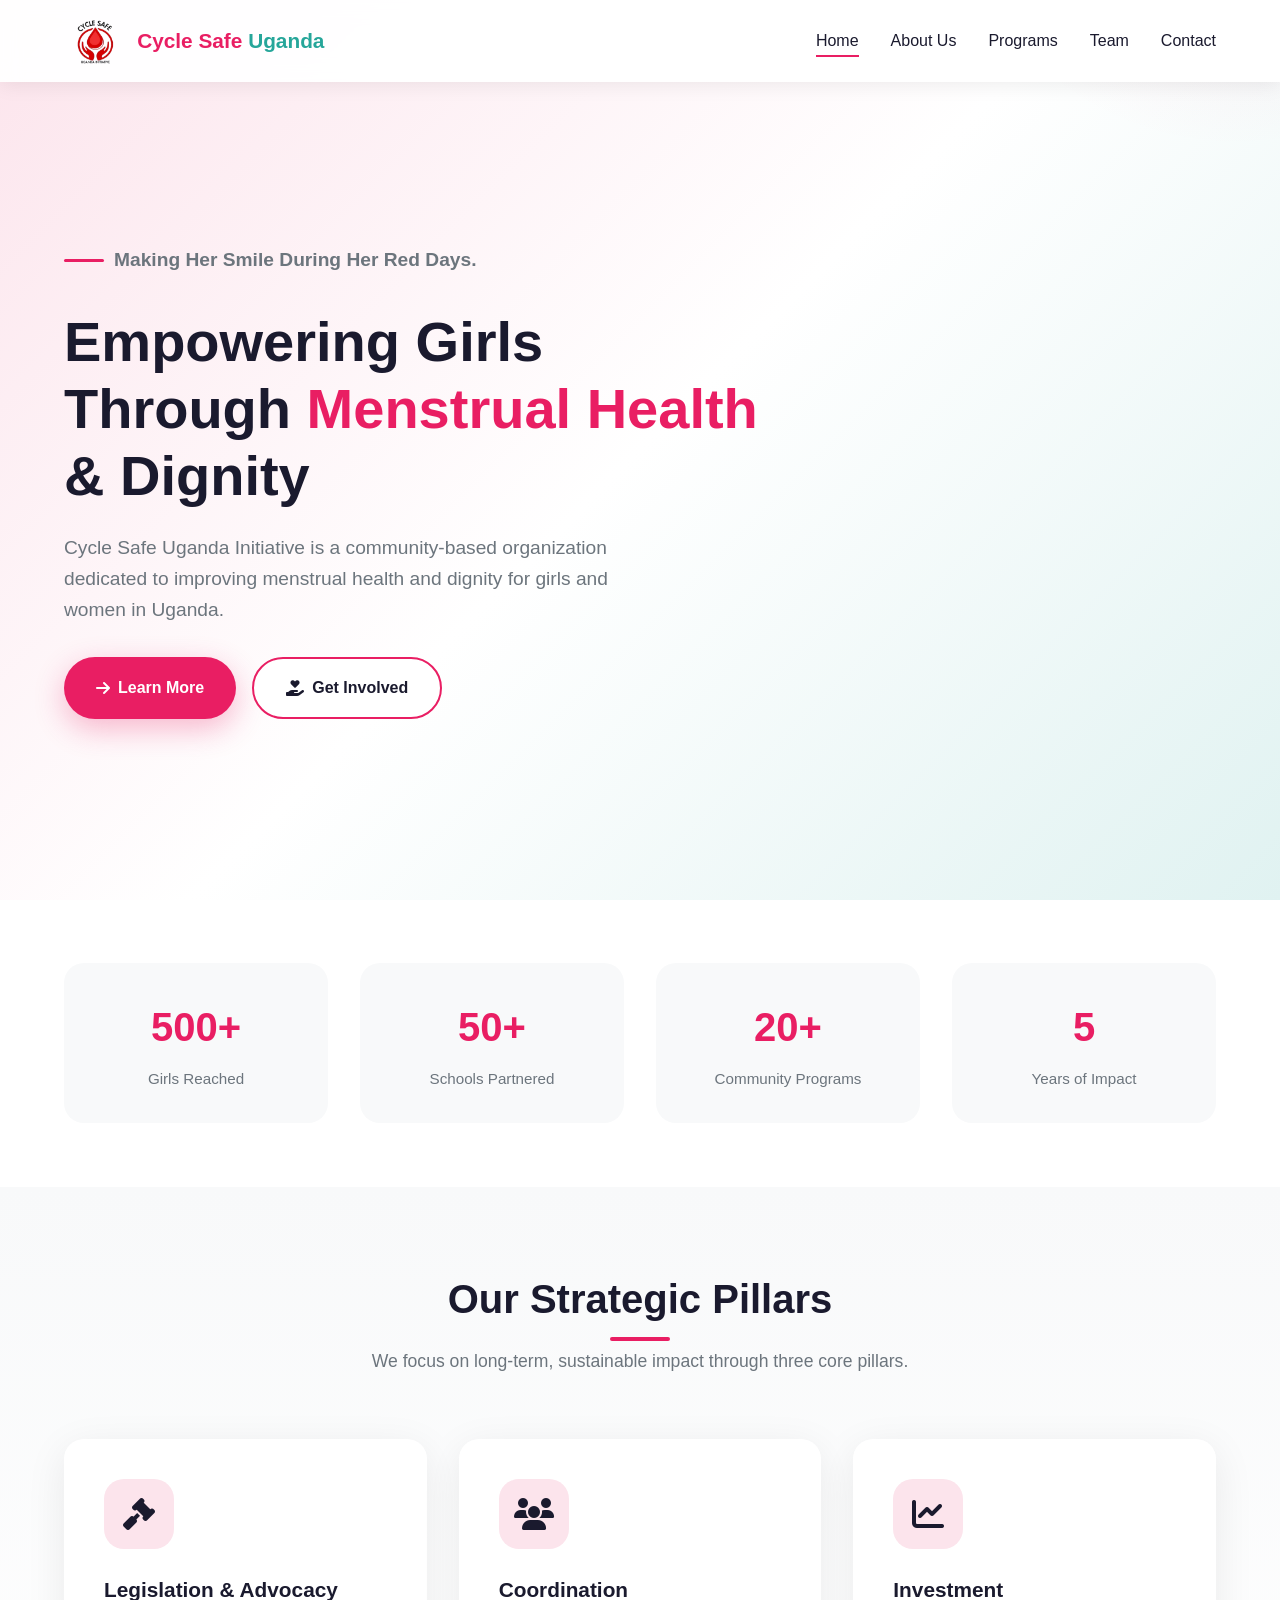
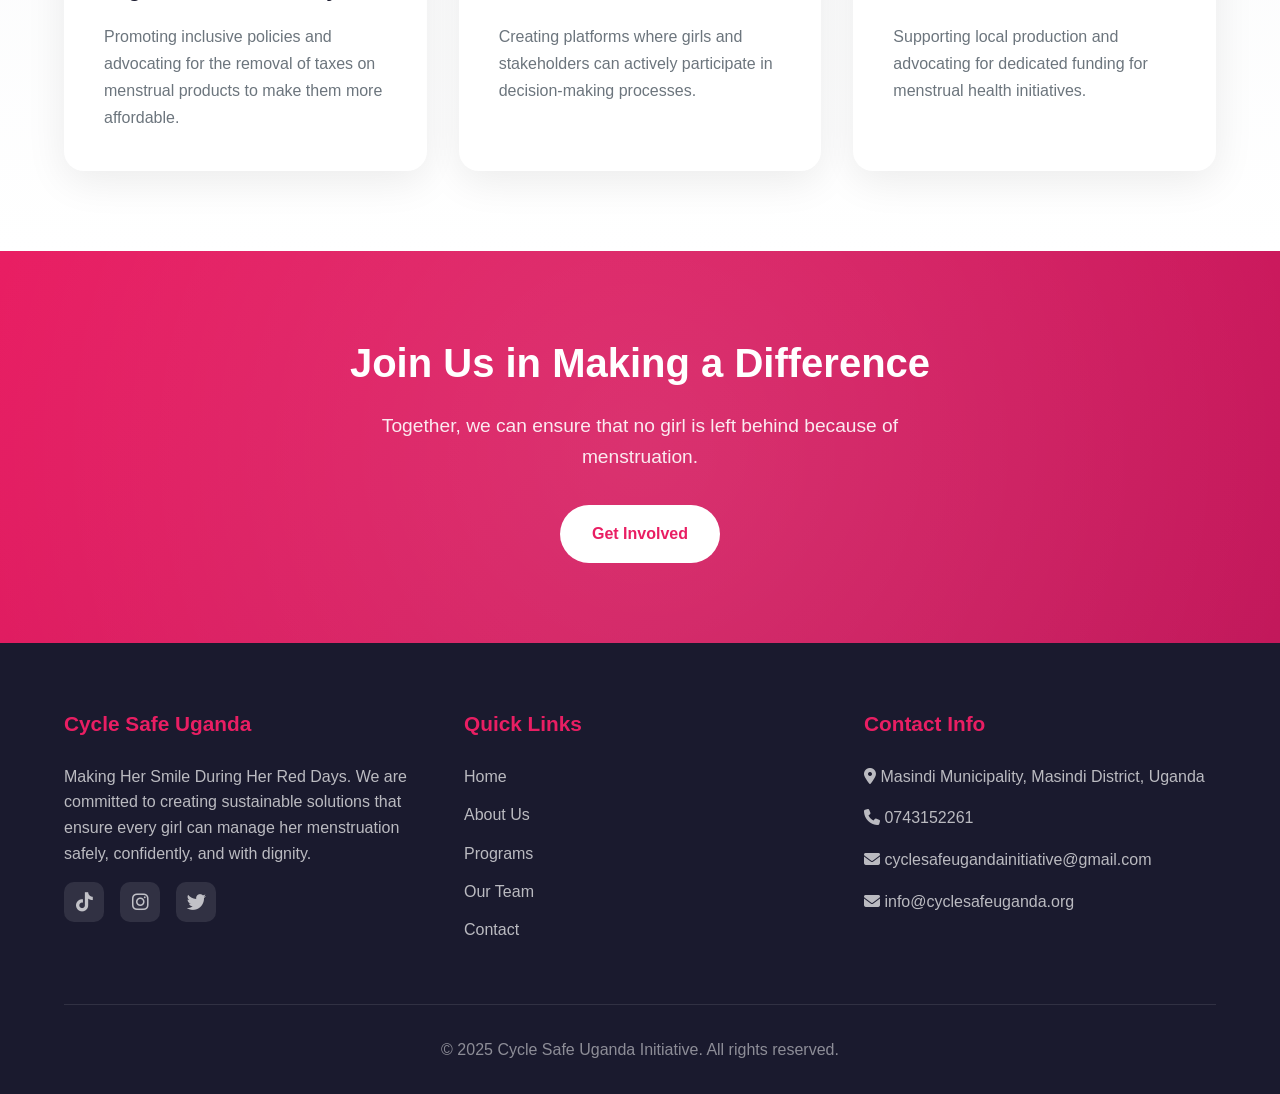
==== index.html @ 3c87a405 "Initial commit: Multi-page website with animations and modern UI" ====
<!DOCTYPE html>
<html lang="en">
<head>
    <meta charset="UTF-8">
    <meta name="viewport" content="width=device-width, initial-scale=1.0">
    <title>Cycle Safe Uganda Initiative - Home</title>
    <link rel="stylesheet" href="styles.css">
    <link rel="stylesheet" href="https://cdnjs.cloudflare.com/ajax/libs/font-awesome/6.4.0/css/all.min.css">
</head>
<body>
    <div class="loader">
        <div class="loader-circle"></div>
    </div>

    <header>
        <div class="nav-container">
            <a href="index.html" class="logo">
                <img src="images/cycle-safe-logo.png" alt="Cycle Safe Uganda Logo" class="logo-image">
                <div class="logo-text">Cycle Safe <span>Uganda</span></div>
            </a>
            <div class="menu-toggle" onclick="toggleMenu()">
                <span></span>
                <span></span>
                <span></span>
            </div>
            <nav>
                <ul id="nav-menu">
                    <li><a href="index.html" class="active">Home</a></li>
                    <li><a href="about.html">About Us</a></li>
                    <li><a href="programs.html">Programs</a></li>
                    <li><a href="team.html">Team</a></li>
                    <li><a href="contact.html">Contact</a></li>
                </ul>
            </nav>
        </div>
    </header>

    <section class="hero">
        <div class="hero-content">
            <p class="tagline">Making Her Smile During Her Red Days.</p>
            <h1>Empowering Girls Through <span>Menstrual Health</span> & Dignity</h1>
            <p>Cycle Safe Uganda Initiative is a community-based organization dedicated to improving menstrual health and dignity for girls and women in Uganda.</p>
            <div class="hero-buttons">
                <a href="about.html" class="btn btn-primary">
                    <i class="fas fa-arrow-right"></i> Learn More
                </a>
                <a href="contact.html" class="btn btn-secondary">
                    <i class="fas fa-hand-holding-heart"></i> Get Involved
                </a>
            </div>
        </div>
    </section>

    <section class="stats">
        <div class="stats-grid">
            <div class="stat-card">
                <div class="stat-number">500+</div>
                <div class="stat-label">Girls Reached</div>
            </div>
            <div class="stat-card">
                <div class="stat-number">50+</div>
                <div class="stat-label">Schools Partnered</div>
            </div>
            <div class="stat-card">
                <div class="stat-number">20+</div>
                <div class="stat-label">Community Programs</div>
            </div>
            <div class="stat-card">
                <div class="stat-number">5</div>
                <div class="stat-label">Years of Impact</div>
            </div>
        </div>
    </section>

    <section class="features">
        <div class="section-header reveal">
            <h2>Our Strategic Pillars</h2>
            <p>We focus on long-term, sustainable impact through three core pillars.</p>
        </div>
        <div class="features-grid">
            <div class="feature-card reveal">
                <div class="feature-icon">
                    <i class="fas fa-gavel"></i>
                </div>
                <h3>Legislation & Advocacy</h3>
                <p>Promoting inclusive policies and advocating for the removal of taxes on menstrual products to make them more affordable.</p>
            </div>
            <div class="feature-card reveal">
                <div class="feature-icon">
                    <i class="fas fa-users"></i>
                </div>
                <h3>Coordination</h3>
                <p>Creating platforms where girls and stakeholders can actively participate in decision-making processes.</p>
            </div>
            <div class="feature-card reveal">
                <div class="feature-icon">
                    <i class="fas fa-chart-line"></i>
                </div>
                <h3>Investment</h3>
                <p>Supporting local production and advocating for dedicated funding for menstrual health initiatives.</p>
            </div>
        </div>
    </section>

    <section class="cta">
        <div class="cta-content">
            <h2>Join Us in Making a Difference</h2>
            <p>Together, we can ensure that no girl is left behind because of menstruation.</p>
            <a href="contact.html" class="btn">Get Involved</a>
        </div>
    </section>

    <footer>
        <div class="footer-grid">
            <div class="footer-col">
                <h4>Cycle Safe Uganda</h4>
                <p>Making Her Smile During Her Red Days. We are committed to creating sustainable solutions that ensure every girl can manage her menstruation safely, confidently, and with dignity.</p>
                <div class="social-links">
                    <a href="#"><i class="fab fa-tiktok"></i></a>
                    <a href="#"><i class="fab fa-instagram"></i></a>
                    <a href="#"><i class="fab fa-twitter"></i></a>
                </div>
            </div>
            <div class="footer-col">
                <h4>Quick Links</h4>
                <ul>
                    <li><a href="index.html">Home</a></li>
                    <li><a href="about.html">About Us</a></li>
                    <li><a href="programs.html">Programs</a></li>
                    <li><a href="team.html">Our Team</a></li>
                    <li><a href="contact.html">Contact</a></li>
                </ul>
            </div>
            <div class="footer-col">
                <h4>Contact Info</h4>
                <p><i class="fas fa-map-marker-alt"></i> Masindi Municipality, Masindi District, Uganda</p>
                <p><i class="fas fa-phone"></i> 0743152261</p>
                <p><i class="fas fa-envelope"></i> cyclesafeugandainitiative@gmail.com</p>
                <p><i class="fas fa-envelope"></i> info@cyclesafeuganda.org</p>
            </div>
        </div>
        <div class="footer-bottom">
            <p>&copy; 2025 Cycle Safe Uganda Initiative. All rights reserved.</p>
        </div>
    </footer>

    <script>
        window.addEventListener('load', () => {
            document.querySelector('.loader').classList.add('hidden');
        });

        window.addEventListener('scroll', () => {
            const header = document.querySelector('header');
            header.classList.toggle('scrolled', window.scrollY > 50);
        });

        function toggleMenu() {
            document.getElementById('nav-menu').classList.toggle('active');
        }

        window.addEventListener('scroll', reveal);
        
        function reveal() {
            var reveals = document.querySelectorAll('.reveal');
            for (var i = 0; i < reveals.length; i++) {
                var windowHeight = window.innerHeight;
                var elementTop = reveals[i].getBoundingClientRect().top;
                var elementVisible = 150;
                if (elementTop < windowHeight - elementVisible) {
                    reveals[i].classList.add('active');
                }
            }
        }
    </script>
</body>
</html>
---- styles.css ----
:root {
    --primary: #e91e63;
    --primary-dark: #c2185b;
    --primary-light: #fce4ec;
    --secondary: #26a69a;
    --dark: #1a1a2e;
    --light: #f8f9fa;
    --white: #ffffff;
    --gray: #6c757d;
    --transition: all 0.4s cubic-bezier(0.4, 0, 0.2, 1);
}

* {
    margin: 0;
    padding: 0;
    box-sizing: border-box;
    font-family: 'Segoe UI', Tahoma, Geneva, Verdana, sans-serif;
}

html {
    scroll-behavior: smooth;
}

body {
    background: var(--light);
    color: var(--dark);
    line-height: 1.6;
    overflow-x: hidden;
}

/* Loader */
.loader {
    position: fixed;
    top: 0;
    left: 0;
    width: 100%;
    height: 100%;
    background: var(--white);
    display: flex;
    justify-content: center;
    align-items: center;
    z-index: 9999;
    transition: opacity 0.5s ease;
}

.loader.hidden {
    opacity: 0;
    pointer-events: none;
}

.loader-circle {
    width: 60px;
    height: 60px;
    border: 4px solid var(--primary-light);
    border-top-color: var(--primary);
    border-radius: 50%;
    animation: spin 1s linear infinite;
}

@keyframes spin {
    to { transform: rotate(360deg); }
}

/* Header */
header {
    background: rgba(255, 255, 255, 0.95);
    backdrop-filter: blur(10px);
    padding: 1rem 5%;
    position: fixed;
    width: 100%;
    top: 0;
    z-index: 1000;
    box-shadow: 0 2px 20px rgba(0,0,0,0.08);
    transition: var(--transition);
}

header.scrolled {
    padding: 0.7rem 5%;
    box-shadow: 0 4px 30px rgba(0,0,0,0.12);
}

.nav-container {
    display: flex;
    justify-content: space-between;
    align-items: center;
    max-width: 1400px;
    margin: 0 auto;
}

.logo {
    display: flex;
    align-items: center;
    gap: 12px;
    text-decoration: none;
    color: var(--dark);
}

.logo-image {
    height: 50px;
    width: auto;
    object-fit: contain;
    transition: var(--transition);
}

.logo:hover .logo-image {
    transform: scale(1.05);
}

.logo-text {
    font-size: 1.3rem;
    font-weight: 700;
    color: var(--primary);
}

.logo-text span {
    color: var(--secondary);
}

nav ul {
    display: flex;
    list-style: none;
    gap: 2rem;
}

nav a {
    text-decoration: none;
    color: var(--dark);
    font-weight: 500;
    position: relative;
    padding: 0.5rem 0;
    transition: var(--transition);
}

nav a::after {
    content: '';
    position: absolute;
    bottom: 0;
    left: 0;
    width: 0;
    height: 2px;
    background: var(--primary);
    transition: var(--transition);
}

nav a:hover::after,
nav a.active::after {
    width: 100%;
}

nav a:hover {
    color: var(--primary);
}

.menu-toggle {
    display: none;
    flex-direction: column;
    gap: 5px;
    cursor: pointer;
    padding: 10px;
}

.menu-toggle span {
    width: 25px;
    height: 3px;
    background: var(--dark);
    border-radius: 3px;
    transition: var(--transition);
}

/* Hero Section */
.hero {
    min-height: 100vh;
    display: flex;
    align-items: center;
    padding: 8rem 5% 4rem;
    background: linear-gradient(135deg, var(--primary-light) 0%, #fff 50%, #e0f2f1 100%);
    position: relative;
    overflow: hidden;
}

.hero::before {
    content: '';
    position: absolute;
    top: -50%;
    right: -20%;
    width: 600px;
    height: 600px;
    background: radial-gradient(circle, rgba(233, 30, 99, 0.1) 0%, transparent 70%);
    animation: float 8s ease-in-out infinite;
}

@keyframes float {
    0%, 100% { transform: translateY(0) rotate(0deg); }
    50% { transform: translateY(-30px) rotate(10deg); }
}

.hero-content {
    max-width: 700px;
    z-index: 1;
    animation: slideUp 1s ease-out;
}

@keyframes slideUp {
    from { opacity: 0; transform: translateY(40px); }
    to { opacity: 1; transform: translateY(0); }
}

.tagline {
    font-size: 1.2rem;
    color: var(--primary);
    font-weight: 600;
    margin-bottom: 1rem;
    display: flex;
    align-items: center;
    gap: 10px;
}

.tagline::before {
    content: '';
    width: 40px;
    height: 3px;
    background: var(--primary);
    border-radius: 2px;
}

.hero h1 {
    font-size: 3.5rem;
    line-height: 1.2;
    margin-bottom: 1.5rem;
    color: var(--dark);
}

.hero h1 span {
    color: var(--primary);
    position: relative;
}

.hero p {
    font-size: 1.2rem;
    color: var(--gray);
    margin-bottom: 2rem;
    max-width: 550px;
}

.hero-buttons {
    display: flex;
    gap: 1rem;
    flex-wrap: wrap;
}

.btn {
    padding: 1rem 2rem;
    border-radius: 50px;
    text-decoration: none;
    font-weight: 600;
    transition: var(--transition);
    display: inline-flex;
    align-items: center;
    gap: 8px;
    cursor: pointer;
    border: none;
    font-size: 1rem;
}

.btn-primary {
    background: var(--primary);
    color: white;
    box-shadow: 0 10px 30px rgba(233, 30, 99, 0.3);
}

.btn-primary:hover {
    background: var(--primary-dark);
    transform: translateY(-3px);
    box-shadow: 0 15px 40px rgba(233, 30, 99, 0.4);
}

.btn-secondary {
    background: white;
    color: var(--dark);
    border: 2px solid var(--primary);
}

.btn-secondary:hover {
    background: var(--primary);
    color: white;
}

.hero-image {
    position: absolute;
    right: 5%;
    top: 50%;
    transform: translateY(-50%);
    width: 400px;
    animation: fadeIn 1.2s ease-out 0.3s both;
}

@keyframes fadeIn {
    from { opacity: 0; transform: translateY(-50%) scale(0.9); }
    to { opacity: 1; transform: translateY(-50%) scale(1); }
}

.hero-image img {
    width: 100%;
    border-radius: 30px;
    box-shadow: 0 30px 60px rgba(0,0,0,0.15);
}

/* Stats Section */
.stats {
    padding: 4rem 5%;
    background: var(--white);
    margin-top: -1px;
}

.stats-grid {
    display: grid;
    grid-template-columns: repeat(auto-fit, minmax(200px, 1fr));
    gap: 2rem;
    max-width: 1200px;
    margin: 0 auto;
}

.stat-card {
    text-align: center;
    padding: 2rem;
    border-radius: 20px;
    background: var(--light);
    transition: var(--transition);
    opacity: 0;
    transform: translateY(30px);
    animation: fadeUp 0.6s ease-out forwards;
}

.stat-card:nth-child(1) { animation-delay: 0.1s; }
.stat-card:nth-child(2) { animation-delay: 0.2s; }
.stat-card:nth-child(3) { animation-delay: 0.3s; }
.stat-card:nth-child(4) { animation-delay: 0.4s; }

@keyframes fadeUp {
    to { opacity: 1; transform: translateY(0); }
}

.stat-card:hover {
    transform: translateY(-10px);
    box-shadow: 0 20px 40px rgba(0,0,0,0.1);
}

.stat-number {
    font-size: 2.5rem;
    font-weight: 700;
    color: var(--primary);
    margin-bottom: 0.5rem;
}

.stat-label {
    color: var(--gray);
    font-size: 0.95rem;
}

/* Section Styles */
section {
    padding: 5rem 5%;
}

.section-header {
    text-align: center;
    max-width: 600px;
    margin: 0 auto 4rem;
}

.section-header h2 {
    font-size: 2.5rem;
    color: var(--dark);
    margin-bottom: 1rem;
    position: relative;
    display: inline-block;
}

.section-header h2::after {
    content: '';
    position: absolute;
    bottom: -10px;
    left: 50%;
    transform: translateX(-50%);
    width: 60px;
    height: 4px;
    background: var(--primary);
    border-radius: 2px;
}

.section-header p {
    color: var(--gray);
    font-size: 1.1rem;
}

/* Features Section */
.features {
    background: linear-gradient(180deg, var(--light) 0%, var(--white) 100%);
}

.features-grid {
    display: grid;
    grid-template-columns: repeat(auto-fit, minmax(300px, 1fr));
    gap: 2rem;
    max-width: 1200px;
    margin: 0 auto;
}

.feature-card {
    background: var(--white);
    padding: 2.5rem;
    border-radius: 20px;
    box-shadow: 0 10px 40px rgba(0,0,0,0.08);
    transition: var(--transition);
    position: relative;
    overflow: hidden;
}

.feature-card::before {
    content: '';
    position: absolute;
    top: 0;
    left: 0;
    width: 100%;
    height: 4px;
    background: linear-gradient(90deg, var(--primary), var(--secondary));
    transform: scaleX(0);
    transform-origin: left;
    transition: var(--transition);
}

.feature-card:hover {
    transform: translateY(-10px);
    box-shadow: 0 20px 60px rgba(0,0,0,0.12);
}

.feature-card:hover::before {
    transform: scaleX(1);
}

.feature-icon {
    width: 70px;
    height: 70px;
    background: var(--primary-light);
    border-radius: 20px;
    display: flex;
    align-items: center;
    justify-content: center;
    font-size: 2rem;
    margin-bottom: 1.5rem;
    transition: var(--transition);
}

.feature-card:hover .feature-icon {
    background: var(--primary);
    color: white;
    transform: scale(1.1) rotate(5deg);
}

.feature-card h3 {
    font-size: 1.3rem;
    margin-bottom: 1rem;
    color: var(--dark);
}

.feature-card p {
    color: var(--gray);
    line-height: 1.7;
}

/* CTA Section */
.cta {
    background: linear-gradient(135deg, var(--primary) 0%, var(--primary-dark) 100%);
    color: white;
    text-align: center;
    position: relative;
    overflow: hidden;
}

.cta::before {
    content: '';
    position: absolute;
    top: -50%;
    left: -50%;
    width: 200%;
    height: 200%;
    background: radial-gradient(circle, rgba(255,255,255,0.1) 0%, transparent 50%);
    animation: rotate 20s linear infinite;
}

@keyframes rotate {
    to { transform: rotate(360deg); }
}

.cta-content {
    position: relative;
    z-index: 1;
}

.cta h2 {
    font-size: 2.5rem;
    margin-bottom: 1rem;
}

.cta p {
    font-size: 1.2rem;
    opacity: 0.9;
    margin-bottom: 2rem;
    max-width: 600px;
    margin-left: auto;
    margin-right: auto;
}

.cta .btn {
    background: white;
    color: var(--primary);
}

.cta .btn:hover {
    background: var(--dark);
    color: white;
}

/* Footer */
footer {
    background: var(--dark);
    color: white;
    padding: 4rem 5% 2rem;
}

.footer-grid {
    display: grid;
    grid-template-columns: repeat(auto-fit, minmax(250px, 1fr));
    gap: 3rem;
    max-width: 1200px;
    margin: 0 auto;
    margin-bottom: 3rem;
}

.footer-col h4 {
    font-size: 1.3rem;
    margin-bottom: 1.5rem;
    color: var(--primary);
}

.footer-col p {
    color: rgba(255,255,255,0.7);
    margin-bottom: 1rem;
}

.footer-col ul {
    list-style: none;
}

.footer-col ul li {
    margin-bottom: 0.8rem;
}

.footer-col a {
    color: rgba(255,255,255,0.7);
    text-decoration: none;
    transition: var(--transition);
}

.footer-col a:hover {
    color: var(--primary);
    padding-left: 5px;
}

.social-links {
    display: flex;
    gap: 1rem;
    margin-top: 1rem;
}

.social-links a {
    width: 40px;
    height: 40px;
    background: rgba(255,255,255,0.1);
    border-radius: 10px;
    display: flex;
    align-items: center;
    justify-content: center;
    font-size: 1.2rem;
    transition: var(--transition);
}

.social-links a:hover {
    background: var(--primary);
    transform: translateY(-5px);
}

.footer-bottom {
    text-align: center;
    padding-top: 2rem;
    border-top: 1px solid rgba(255,255,255,0.1);
    color: rgba(255,255,255,0.5);
}

/* Scroll Animations */
.reveal {
    opacity: 0;
    transform: translateY(40px);
    transition: all 0.8s ease-out;
}

.reveal.active {
    opacity: 1;
    transform: translateY(0);
}

/* Responsive */
@media (max-width: 968px) {
    .hero {
        text-align: center;
    }
    
    .hero-content {
        max-width: 100%;
    }
    
    .hero-image {
        display: none;
    }
    
    .hero h1 {
        font-size: 2.5rem;
    }
}

@media (max-width: 768px) {
    .menu-toggle {
        display: flex;
    }
    
    nav ul {
        position: fixed;
        top: 70px;
        left: 0;
        width: 100%;
        background: white;
        flex-direction: column;
        padding: 2rem;
        gap: 1rem;
        box-shadow: 0 20px 40px rgba(0,0,0,0.1);
        transform: translateY(-150%);
        transition: var(--transition);
    }
    
    nav ul.active {
        transform: translateY(0);
    }
    
    .hero h1 {
        font-size: 2rem;
    }
    
    .section-header h2 {
        font-size: 2rem;
    }
}
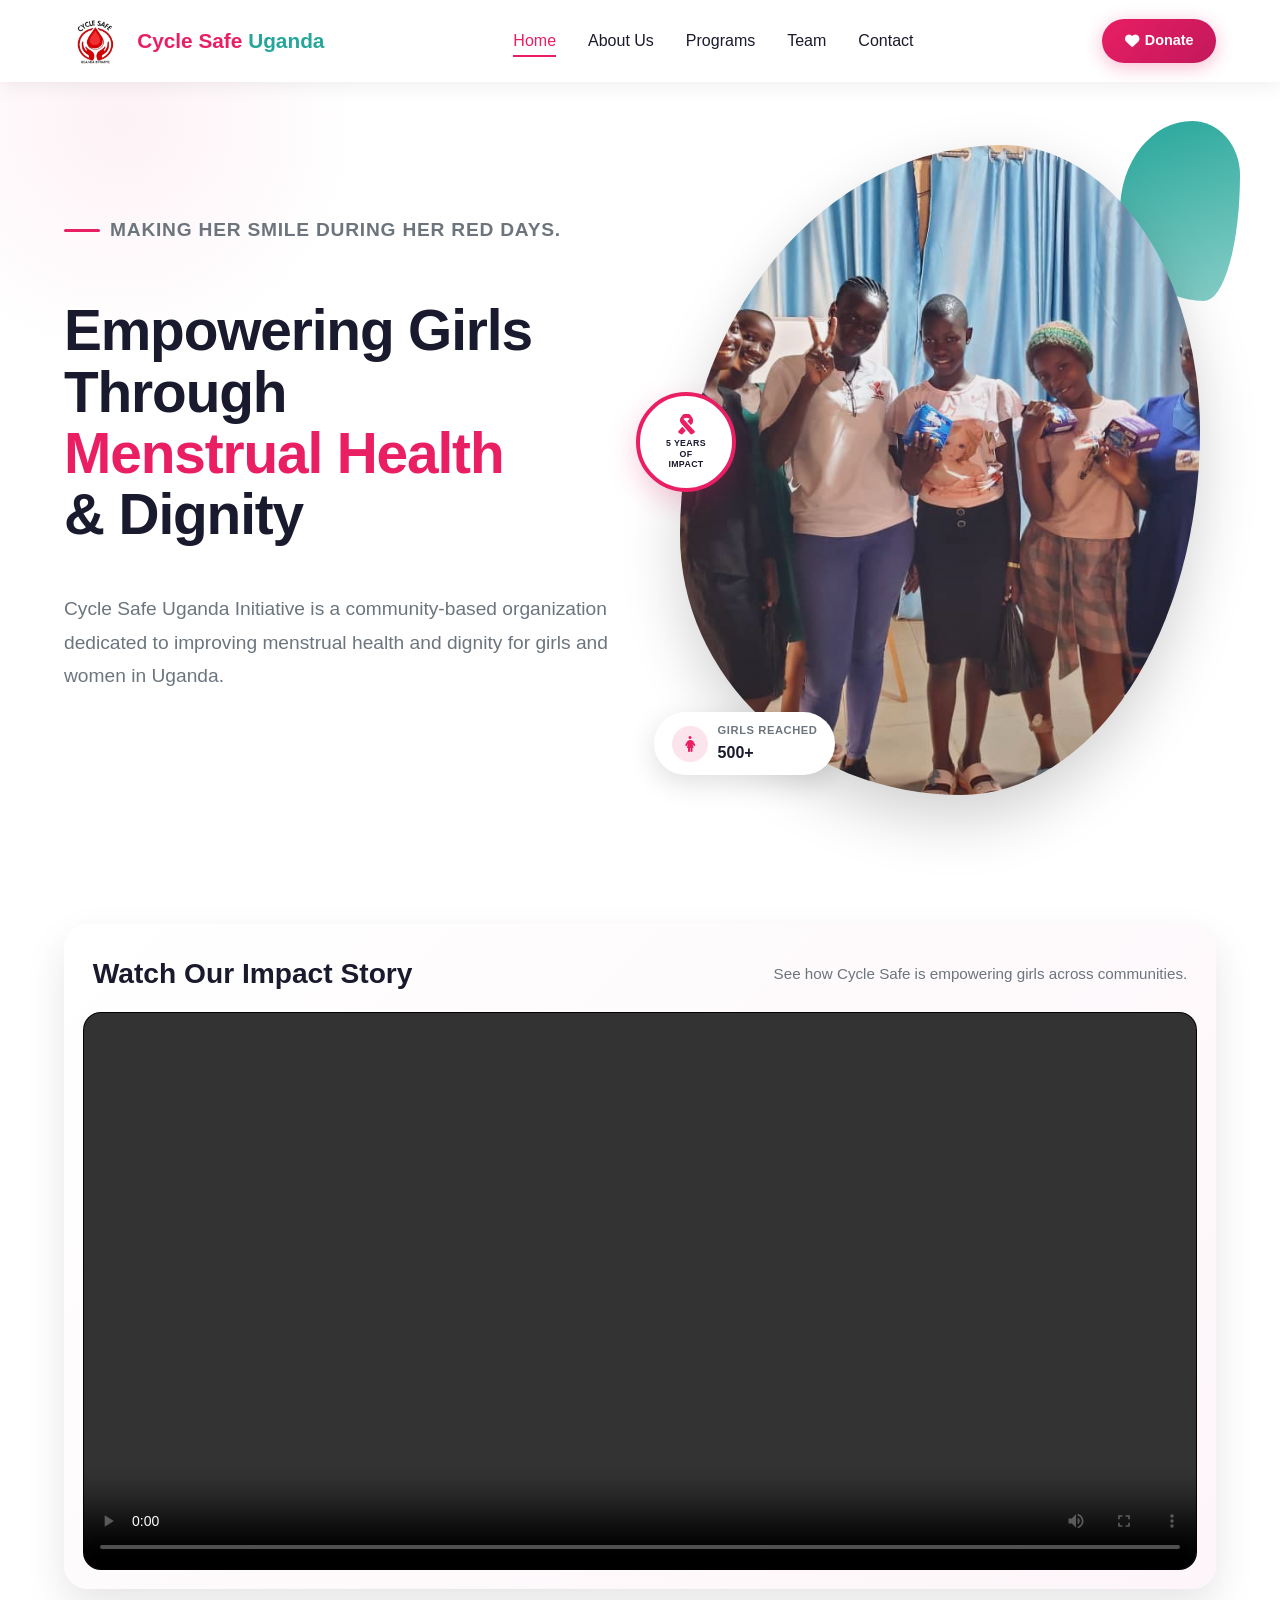
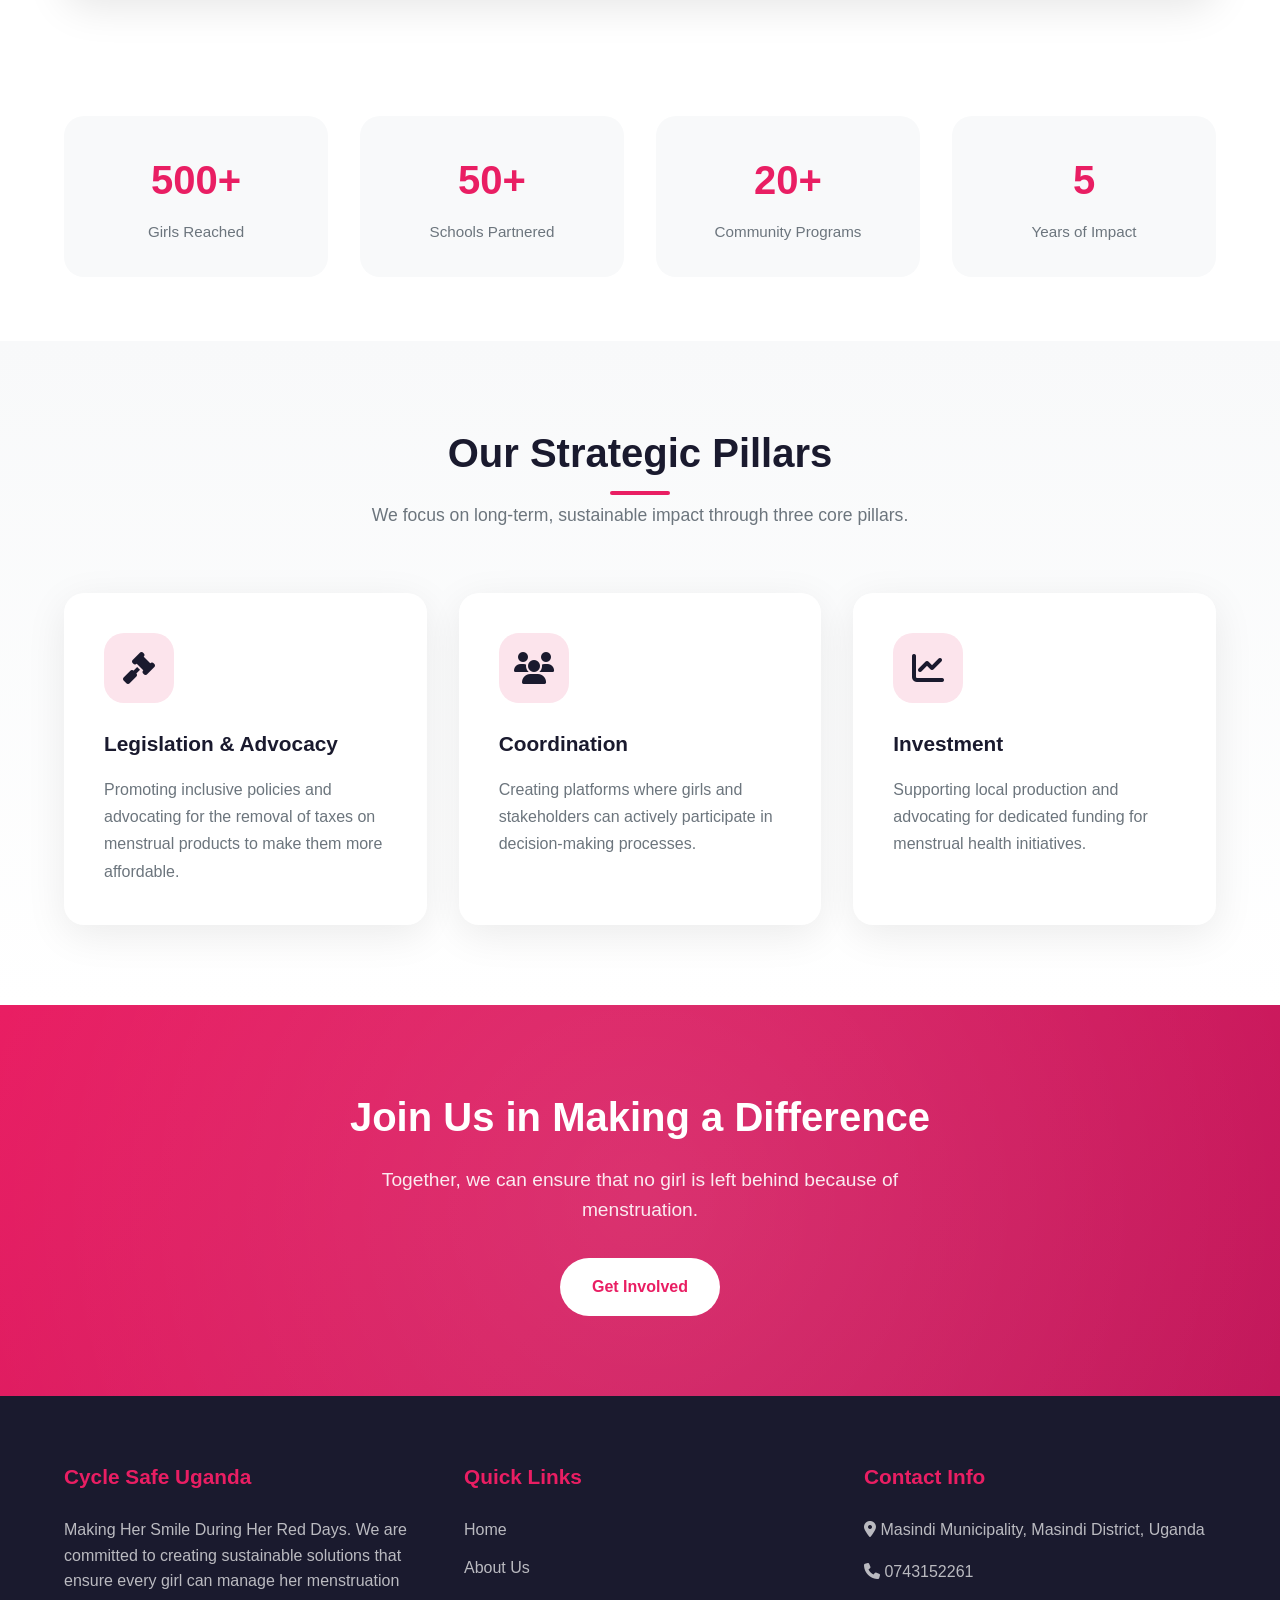
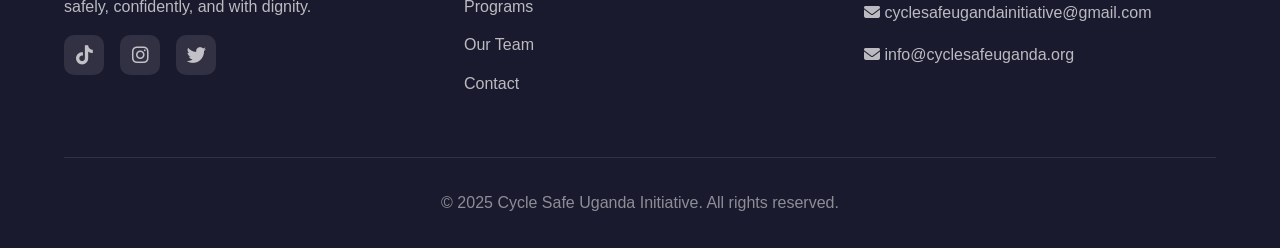
==== commit b0badea6: "new" ====
--- a/index.html
+++ b/index.html
@@ -6,6 +6,401 @@
     <title>Cycle Safe Uganda Initiative - Home</title>
     <link rel="stylesheet" href="styles.css">
     <link rel="stylesheet" href="https://cdnjs.cloudflare.com/ajax/libs/font-awesome/6.4.0/css/all.min.css">
+
+     <style>
+        :root {
+            --primary: #e91e63;
+            --primary-dark: #c2185b;
+            --primary-light: #fce4ec;
+            --secondary: #26a69a;
+            --dark: #1a1a2e;
+            --light: #f8f9fa;
+            --white: #ffffff;
+            --gray: #6c757d;
+            --transition: all 0.4s cubic-bezier(0.4, 0, 0.2, 1);
+        }
+ 
+        * { margin: 0; padding: 0; box-sizing: border-box; }
+        body { font-family: 'Lato', sans-serif; background: var(--light); }
+ 
+        /* ── HEADER (preserved) ── */
+        header {
+            background: rgba(255,255,255,0.97);
+            padding: 1rem 5%;
+            position: fixed;
+            width: 100%;
+            top: 0;
+            z-index: 1000;
+            box-shadow: 0 2px 20px rgba(0,0,0,0.08);
+        }
+        .nav-container {
+            display: flex;
+            justify-content: space-between;
+            align-items: center;
+            max-width: 1400px;
+            margin: 0 auto;
+        }
+        .logo { display: flex; align-items: center; gap: 12px; text-decoration: none; }
+        .logo-text { font-family: 'Montserrat', sans-serif; font-size: 1.3rem; font-weight: 700; color: var(--primary); }
+        .logo-text span { color: var(--secondary); }
+        nav ul { display: flex; list-style: none; gap: 2rem; }
+        nav a { text-decoration: none; color: var(--dark); font-weight: 500; transition: color .3s; }
+        nav a:hover, nav a.active { color: var(--primary); }
+        .nav-donate-btn {
+            padding: .65rem 1.4rem;
+            background: linear-gradient(135deg, var(--primary), var(--primary-dark));
+            color: white; border-radius: 50px; text-decoration: none;
+            font-weight: 600; font-size: .9rem;
+            display: inline-flex; align-items: center; gap: 6px;
+            box-shadow: 0 4px 18px rgba(233,30,99,.3);
+        }
+ 
+        /* ══════════════════════════════════════
+           HERO – reference-image layout
+        ══════════════════════════════════════ */
+        .hero {
+            min-height: 100vh;
+            padding: 100px 5% 60px;
+            background: var(--white);
+            display: flex;
+            align-items: center;
+            overflow: hidden;
+            position: relative;
+        }
+ 
+        /* subtle background decor circles */
+        .hero::before {
+            content: '';
+            position: absolute;
+            width: 480px; height: 480px;
+            border-radius: 50%;
+            background: radial-gradient(circle, rgba(233,30,99,.06) 0%, transparent 70%);
+            top: -120px; left: -120px;
+            pointer-events: none;
+        }
+ 
+        .hero-inner {
+            max-width: 1280px;
+            width: 100%;
+            margin: 0 auto;
+            display: grid;
+            grid-template-columns: 1fr 1fr;
+            align-items: center;
+            gap: 3rem;
+            position: relative;
+            z-index: 1;
+        }
+ 
+        /* ── LEFT COLUMN ── */
+        .hero-left { display: flex; flex-direction: column; gap: 1.4rem; }
+ 
+        .tagline {
+            display: inline-flex;
+            align-items: center;
+            gap: 10px;
+            font-family: 'Montserrat', sans-serif;
+            font-size: 1rem;
+            font-weight: 600;
+            color: var(--primary);
+            letter-spacing: .04em;
+            text-transform: uppercase;
+        }
+        .tagline::before {
+            content: '';
+            width: 36px; height: 3px;
+            background: var(--primary);
+            border-radius: 2px;
+        }
+ 
+        .hero-headline {
+            font-family: 'Montserrat', sans-serif;
+            font-size: clamp(2.6rem, 5vw, 4.2rem);
+            font-weight: 900;
+            line-height: 1.05;
+            color: var(--dark);
+            letter-spacing: -0.02em;
+        }
+        .hero-headline .highlight {
+            color: var(--primary);
+            display: block;
+        }
+ 
+        .hero-desc {
+            font-size: 1.05rem;
+            color: var(--gray);
+            line-height: 1.75;
+            max-width: 480px;
+        }
+ 
+        .hero-actions {
+            display: none;
+            align-items: center;
+            gap: 2rem;
+            flex-wrap: wrap;
+            margin-top: .4rem;
+        }
+ 
+        .btn-hero {
+            display: inline-flex;
+            align-items: center;
+            gap: 8px;
+            padding: 1rem 2.2rem;
+            border-radius: 50px;
+            font-family: 'Montserrat', sans-serif;
+            font-size: 1rem;
+            font-weight: 700;
+            text-decoration: none;
+            letter-spacing: .03em;
+            background: var(--primary);
+            color: white;
+            box-shadow: 0 8px 28px rgba(233,30,99,.35);
+            transition: var(--transition);
+        }
+        .btn-hero:hover {
+            background: var(--primary-dark);
+            transform: translateY(-3px);
+            box-shadow: 0 14px 36px rgba(233,30,99,.45);
+        }
+ 
+        .hero-contact {
+            display: flex;
+            flex-direction: column;
+            gap: 4px;
+        }
+        .hero-contact span {
+            font-size: .85rem;
+            color: var(--gray);
+            font-weight: 600;
+            text-transform: uppercase;
+            letter-spacing: .06em;
+        }
+        .hero-contact a {
+            display: flex;
+            align-items: center;
+            gap: 7px;
+            color: var(--dark);
+            font-family: 'Montserrat', sans-serif;
+            font-size: 1rem;
+            font-weight: 700;
+            text-decoration: none;
+            transition: color .25s;
+        }
+        .hero-contact a:hover { color: var(--primary); }
+        .hero-contact a i { color: var(--secondary); font-size: 1.1rem; }
+
+        .mobile-donate-btn {
+            display: none;
+        }
+ 
+        /* ── RIGHT COLUMN: blob image ── */
+        .hero-right {
+            position: relative;
+            display: flex;
+            justify-content: center;
+            align-items: center;
+        }
+ 
+        /* decorative teal accent shape (top-right corner – mirrors reference) */
+        .blob-accent {
+            position: absolute;
+            top: -24px;
+            right: -24px;
+            width: 120px;
+            height: 180px;
+            background: linear-gradient(160deg, var(--secondary) 0%, rgba(38,166,154,.55) 100%);
+            border-radius: 60% 40% 30% 70% / 50% 30% 70% 50%;
+            z-index: 0;
+            animation: blobFloat 7s ease-in-out infinite;
+        }
+ 
+        @keyframes blobFloat {
+            0%, 100% { border-radius: 60% 40% 30% 70% / 50% 30% 70% 50%; transform: translateY(0); }
+            50%       { border-radius: 30% 70% 70% 30% / 30% 50% 50% 70%; transform: translateY(-12px); }
+        }
+ 
+        /* blob frame around the photo */
+        .blob-frame {
+            position: relative;
+            z-index: 1;
+            width: clamp(280px, 42vw, 520px);
+            aspect-ratio: 4 / 5;
+            border-radius: 62% 38% 46% 54% / 60% 44% 56% 40%;
+            overflow: hidden;
+            box-shadow: 0 24px 60px rgba(0,0,0,.18);
+            animation: blobShape 9s ease-in-out infinite;
+        }
+ 
+        @keyframes blobShape {
+            0%, 100% { border-radius: 62% 38% 46% 54% / 60% 44% 56% 40%; }
+            33%       { border-radius: 50% 50% 33% 67% / 55% 40% 60% 45%; }
+            66%       { border-radius: 40% 60% 60% 40% / 40% 60% 40% 60%; }
+        }
+ 
+        .blob-slide {
+            position: absolute;
+            inset: 0;
+            width: 100%;
+            height: 100%;
+            object-fit: cover;
+            object-position: center top;
+            display: block;
+            opacity: 0;
+            transform: scale(1.03);
+            transition: opacity 1.1s ease, transform 6s ease;
+        }
+
+        .blob-slide.active {
+            opacity: 1;
+            transform: scale(1);
+        }
+
+        .blob-frame:hover .blob-slide.active { transform: scale(1.05); }
+
+        .blob-frame::after {
+            content: '';
+            position: absolute;
+            inset: 0;
+            background: linear-gradient(to top, rgba(26, 26, 46, 0.2), rgba(26, 26, 46, 0));
+            pointer-events: none;
+            z-index: 2;
+        }
+ 
+        /* circular badge (like the "30% discount" badge in reference) */
+        .hero-badge {
+            position: absolute;
+            left: -28px;
+            top: 38%;
+            width: 100px;
+            height: 100px;
+            border-radius: 50%;
+            background: white;
+            border: 4px solid var(--primary);
+            display: flex;
+            flex-direction: column;
+            align-items: center;
+            justify-content: center;
+            text-align: center;
+            z-index: 4;
+            box-shadow: 0 10px 30px rgba(233,30,99,.22);
+            animation: badgePulse 3s ease-in-out infinite;
+        }
+        @keyframes badgePulse {
+            0%, 100% { transform: scale(1); box-shadow: 0 10px 30px rgba(233,30,99,.22); }
+            50%       { transform: scale(1.06); box-shadow: 0 14px 36px rgba(233,30,99,.38); }
+        }
+        .hero-badge .badge-icon { font-size: 1.3rem; color: var(--primary); }
+        .hero-badge .badge-text {
+            font-family: 'Montserrat', sans-serif;
+            font-size: .55rem;
+            font-weight: 800;
+            text-transform: uppercase;
+            color: var(--dark);
+            line-height: 1.2;
+            margin-top: 3px;
+            letter-spacing: .04em;
+        }
+ 
+        /* bottom-left floating stat pill */
+        .hero-stat-pill {
+            position: absolute;
+            bottom: 20px;
+            left: -10px;
+            background: white;
+            border-radius: 50px;
+            padding: .6rem 1.1rem;
+            display: flex;
+            align-items: center;
+            gap: 10px;
+            box-shadow: 0 8px 28px rgba(0,0,0,.13);
+            z-index: 4;
+            animation: slideInLeft .8s ease-out .4s both;
+        }
+        @keyframes slideInLeft {
+            from { opacity: 0; transform: translateX(-20px); }
+            to   { opacity: 1; transform: translateX(0); }
+        }
+        .pill-icon {
+            width: 36px; height: 36px;
+            background: var(--primary-light);
+            border-radius: 50%;
+            display: flex; align-items: center; justify-content: center;
+            color: var(--primary); font-size: 1rem;
+        }
+        .pill-label { font-size: .7rem; color: var(--gray); font-weight: 600; text-transform: uppercase; letter-spacing: .05em; }
+        .pill-value { font-family: 'Montserrat', sans-serif; font-size: 1rem; font-weight: 800; color: var(--dark); }
+
+        /* Home Video Section */
+        .home-video-section {
+            padding: 1.5rem 5% 4rem;
+            background: var(--white);
+        }
+
+        .home-video-wrap {
+            max-width: 1180px;
+            margin: 0 auto;
+            background: linear-gradient(135deg, #ffffff 0%, #fdf5f9 100%);
+            border-radius: 24px;
+            padding: 1.2rem;
+            box-shadow: 0 18px 42px rgba(0,0,0,.1);
+        }
+
+        .home-video-head {
+            display: flex;
+            justify-content: space-between;
+            align-items: center;
+            gap: 1rem;
+            padding: 0.5rem 0.6rem 1rem;
+            flex-wrap: wrap;
+        }
+
+        .home-video-head h2 {
+            font-family: 'Montserrat', sans-serif;
+            font-size: clamp(1.4rem, 2.2vw, 2rem);
+            color: var(--dark);
+        }
+
+        .home-video-head p {
+            color: var(--gray);
+            font-size: 0.95rem;
+            margin: 0;
+        }
+
+        .home-video-player {
+            width: 100%;
+            display: block;
+            border-radius: 18px;
+            max-height: 560px;
+            background: #000;
+            border: 1px solid rgba(0,0,0,.05);
+        }
+ 
+        /* ── RESPONSIVE ── */
+        @media (max-width: 900px) {
+            .hero-inner { grid-template-columns: 1fr; text-align: center; }
+            .tagline { justify-content: center; }
+            .hero-desc { margin: 0 auto; }
+            .hero-actions { display: flex; justify-content: center; }
+            .hero-right { margin-top: 2rem; }
+            .blob-frame { width: clamp(260px, 70vw, 400px); }
+            .hero-badge { left: 4px; }
+            nav ul { display: none; }
+            .nav-donate-btn { display: none; }
+            .mobile-donate-btn { display: inline-flex; }
+
+            .home-video-section {
+                padding-top: 0;
+            }
+
+            .home-video-wrap {
+                padding: 0.85rem;
+                border-radius: 16px;
+            }
+
+            .home-video-player {
+                max-height: 260px;
+            }
+        }
+    </style>
 </head>
 <body>
     <div class="loader">
@@ -32,22 +427,82 @@
                     <li><a href="contact.html">Contact</a></li>
                 </ul>
             </nav>
+            <a href="programs.html#support" class="nav-donate-btn"><i class="fas fa-heart"></i> Donate</a>
         </div>
     </header>
 
-    <section class="hero">
-        <div class="hero-content">
+  <section class="hero">
+    <div class="hero-inner">
+ 
+        <!-- LEFT -->
+        <div class="hero-left">
             <p class="tagline">Making Her Smile During Her Red Days.</p>
-            <h1>Empowering Girls Through <span>Menstrual Health</span> & Dignity</h1>
-            <p>Cycle Safe Uganda Initiative is a community-based organization dedicated to improving menstrual health and dignity for girls and women in Uganda.</p>
-            <div class="hero-buttons">
-                <a href="about.html" class="btn btn-primary">
-                    <i class="fas fa-arrow-right"></i> Learn More
+ 
+            <h1 class="hero-headline">
+                Empowering Girls<br>
+                Through
+                <span class="highlight">Menstrual Health</span>
+                &amp; Dignity
+            </h1>
+ 
+            <p class="hero-desc">
+                Cycle Safe Uganda Initiative is a community-based organization dedicated to
+                improving menstrual health and dignity for girls and women in Uganda.
+            </p>
+ 
+            <div class="hero-actions">
+                <a href="programs.html#support" class="btn-hero mobile-donate-btn">
+                    <i class="fas fa-heart"></i> Donate Now
                 </a>
-                <a href="contact.html" class="btn btn-secondary">
-                    <i class="fas fa-hand-holding-heart"></i> Get Involved
-                </a>
-            </div>
+            </div>
+        </div>
+ 
+        <!-- RIGHT -->
+        <div class="hero-right">
+            <!-- teal accent blob behind image -->
+            <div class="blob-accent"></div>
+ 
+            <!-- organic blob photo frame -->
+            <div class="blob-frame">
+                <img class="blob-slide active" src="images/1.jpg" alt="Young girl smiling - Cycle Safe Uganda" decoding="async">
+                <img class="blob-slide" src="images/2.jpg" alt="Cycle Safe activity in school" loading="lazy" decoding="async">
+                <img class="blob-slide" src="images/3.jpg" alt="Students during outreach session" loading="lazy" decoding="async">
+                <img class="blob-slide" src="images/4.jpg" alt="Community program participants" loading="lazy" decoding="async">
+                <img class="blob-slide" src="images/5.jpg" alt="School workshop moment" loading="lazy" decoding="async">
+                <img class="blob-slide" src="images/6.jpg" alt="Girls learning together" loading="lazy" decoding="async">
+                <img class="blob-slide" src="images/7.jpg" alt="Classroom engagement" loading="lazy" decoding="async">
+                <img class="blob-slide" src="images/8.jpg" alt="Cycle Safe field activity" loading="lazy" decoding="async">
+            </div>
+ 
+            <!-- badge (mirrors the circular badge in the reference) -->
+            <div class="hero-badge">
+                <i class="fas fa-ribbon badge-icon"></i>
+                <span class="badge-text">5 Years<br>of<br>Impact</span>
+            </div>
+ 
+            <!-- floating stat pill -->
+            <div class="hero-stat-pill">
+                <div class="pill-icon"><i class="fas fa-female"></i></div>
+                <div>
+                    <div class="pill-label">Girls Reached</div>
+                    <div class="pill-value">500+</div>
+                </div>
+            </div>
+        </div>
+ 
+    </div>
+</section>
+
+    <section class="home-video-section">
+        <div class="home-video-wrap reveal">
+            <div class="home-video-head">
+                <h2>Watch Our Impact Story</h2>
+                <p>See how Cycle Safe is empowering girls across communities.</p>
+            </div>
+            <video class="home-video-player" controls preload="metadata">
+                <source src="video/VID-20250922-WA0081.mp4" type="video/mp4">
+                Your browser does not support HTML5 video.
+            </video>
         </div>
     </section>
 
@@ -145,8 +600,19 @@
     </footer>
 
     <script>
+        let blobSlideIndex = 0;
+
         window.addEventListener('load', () => {
             document.querySelector('.loader').classList.add('hidden');
+
+            const blobSlides = document.querySelectorAll('.blob-slide');
+            if (blobSlides.length > 1) {
+                setInterval(() => {
+                    blobSlides[blobSlideIndex].classList.remove('active');
+                    blobSlideIndex = (blobSlideIndex + 1) % blobSlides.length;
+                    blobSlides[blobSlideIndex].classList.add('active');
+                }, 3800);
+            }
         });
 
         window.addEventListener('scroll', () => {
--- a/styles.css
+++ b/styles.css
@@ -106,6 +106,70 @@
     transform: scale(1.05);
 }
 
+/* Featured Images */
+.featured-images {
+    padding: 5rem 5%;
+    background: linear-gradient(180deg, var(--light) 0%, var(--white) 100%);
+}
+
+.featured-grid {
+    display: grid;
+    grid-template-columns: repeat(auto-fit, minmax(300px, 1fr));
+    gap: 2rem;
+    max-width: 1200px;
+    margin: 0 auto;
+    animation: fadeInUp 0.8s ease-out;
+}
+
+.featured-image-card {
+    position: relative;
+    overflow: hidden;
+    border-radius: 20px;
+    height: 340px;
+    box-shadow: 0 10px 40px rgba(0,0,0,0.1);
+    cursor: pointer;
+    transition: var(--transition);
+}
+
+.featured-image-card img {
+    width: 100%;
+    height: 100%;
+    object-fit: cover;
+    transition: transform 0.6s cubic-bezier(0.4, 0, 0.2, 1);
+}
+
+.featured-image-card:hover img {
+    transform: scale(1.1) rotate(1deg);
+}
+
+.image-caption {
+    position: absolute;
+    bottom: 0;
+    left: 0;
+    right: 0;
+    background: linear-gradient(to top, rgba(26, 26, 46, 0.95), transparent);
+    padding: 2rem 1.5rem 1.5rem;
+    color: white;
+    transform: translateY(20px);
+    transition: transform 0.4s cubic-bezier(0.4, 0, 0.2, 1);
+}
+
+.featured-image-card:hover .image-caption {
+    transform: translateY(0);
+}
+
+.image-caption h3 {
+    font-size: 1.3rem;
+    margin-bottom: 0.5rem;
+    font-weight: 600;
+}
+
+.image-caption p {
+    font-size: 0.95rem;
+    opacity: 0.9;
+    line-height: 1.4;
+}
+
 .logo-text {
     font-size: 1.3rem;
     font-weight: 700;
@@ -151,6 +215,27 @@
     color: var(--primary);
 }
 
+.nav-donate-btn {
+    padding: 0.75rem 1.5rem;
+    background: linear-gradient(135deg, var(--primary), var(--primary-dark));
+    color: white;
+    border-radius: 50px;
+    text-decoration: none;
+    font-weight: 600;
+    transition: var(--transition);
+    display: inline-flex;
+    align-items: center;
+    gap: 8px;
+    box-shadow: 0 5px 20px rgba(233, 30, 99, 0.3);
+    white-space: nowrap;
+}
+
+.nav-donate-btn:hover {
+    transform: translateY(-2px);
+    box-shadow: 0 10px 30px rgba(233, 30, 99, 0.4);
+    background: linear-gradient(135deg, var(--primary-dark), var(--primary));
+}
+
 .menu-toggle {
     display: none;
     flex-direction: column;
@@ -169,10 +254,10 @@
 
 /* Hero Section */
 .hero {
-    min-height: 100vh;
+    min-height: 92vh;
     display: flex;
     align-items: center;
-    padding: 8rem 5% 4rem;
+    padding: 7.2rem 5% 3.2rem;
     background: linear-gradient(135deg, var(--primary-light) 0%, #fff 50%, #e0f2f1 100%);
     position: relative;
     overflow: hidden;
@@ -189,15 +274,200 @@
     animation: float 8s ease-in-out infinite;
 }
 
+.hero-layout {
+    width: 100%;
+    max-width: 1300px;
+    margin: 0 auto;
+    display: grid;
+    grid-template-columns: minmax(0, 1fr) minmax(0, 1fr);
+    gap: 2rem;
+    align-items: center;
+    position: relative;
+    z-index: 1;
+    background: var(--white);
+    border-radius: 34px;
+    padding: clamp(1.2rem, 2.5vw, 2.2rem);
+    box-shadow: 0 24px 60px rgba(0, 0, 0, 0.12);
+    overflow: hidden;
+}
+
+.hero-layout::before {
+    content: '';
+    position: absolute;
+    left: -80px;
+    top: -70px;
+    width: 230px;
+    height: 230px;
+    border-radius: 50%;
+    background: radial-gradient(circle, rgba(38, 166, 154, 0.14), transparent 65%);
+    pointer-events: none;
+}
+
 @keyframes float {
     0%, 100% { transform: translateY(0) rotate(0deg); }
     50% { transform: translateY(-30px) rotate(10deg); }
 }
 
 .hero-content {
-    max-width: 700px;
+    max-width: 660px;
+    display: flex;
+    flex-direction: column;
+    justify-content: center;
+    padding: 0.4rem 0.4rem 0.4rem 0.8rem;
     z-index: 1;
     animation: slideUp 1s ease-out;
+}
+
+.hero-carousel {
+    position: relative;
+    width: 100%;
+    max-width: 560px;
+    margin-left: auto;
+    height: clamp(360px, 55vh, 500px);
+    border-radius: 64px;
+    overflow: hidden;
+    box-shadow: 0 26px 60px rgba(0, 0, 0, 0.18);
+    animation: fadeIn 1.2s ease-out 0.3s both;
+    clip-path: polygon(9% 0%, 83% 0%, 94% 6%, 100% 17%, 100% 83%, 93% 94%, 82% 100%, 10% 100%, 0% 90%, 0% 11%);
+}
+
+.hero-carousel::after {
+    content: '';
+    position: absolute;
+    right: -24px;
+    top: 8%;
+    width: 120px;
+    height: 84%;
+    background: linear-gradient(180deg, rgba(38, 166, 154, 0.95), rgba(38, 166, 154, 0.72));
+    border-radius: 70px;
+    transform: rotate(8deg);
+    z-index: 5;
+    box-shadow: -12px 0 22px rgba(38, 166, 154, 0.24);
+}
+
+.hero-carousel::before {
+    content: '';
+    position: absolute;
+    width: 84px;
+    height: 84px;
+    left: 16px;
+    top: 16px;
+    border-radius: 50%;
+    border: 6px solid rgba(255, 255, 255, 0.95);
+    background: radial-gradient(circle at 35% 30%, rgba(255,255,255,0.58), rgba(38, 166, 154, 0.96));
+    box-shadow: 0 8px 20px rgba(0, 0, 0, 0.18);
+    z-index: 8;
+}
+
+.hero-carousel-mark {
+    position: absolute;
+    left: 16px;
+    top: 16px;
+    width: 84px;
+    height: 84px;
+    z-index: 9;
+    display: flex;
+    align-items: center;
+    justify-content: center;
+    color: var(--white);
+    font-size: 1.65rem;
+}
+
+.hero-slide {
+    position: absolute;
+    inset: 0;
+    opacity: 0;
+    transform: scale(1.06);
+    transition: opacity 0.8s ease, transform 6s ease;
+}
+
+.hero-slide.active {
+    opacity: 1;
+    transform: scale(1);
+}
+
+.hero-slide img {
+    width: 100%;
+    height: 100%;
+    object-fit: cover;
+    display: block;
+}
+
+.hero-carousel-overlay {
+    position: absolute;
+    inset: 0;
+    background: linear-gradient(to top, rgba(26, 26, 46, 0.78), rgba(26, 26, 46, 0.1));
+    z-index: 3;
+}
+
+.hero-carousel-caption {
+    position: absolute;
+    left: 1.2rem;
+    right: 1.2rem;
+    bottom: 1.4rem;
+    color: var(--white);
+    z-index: 6;
+}
+
+.hero-carousel-caption h3 {
+    font-size: 1.2rem;
+    margin-bottom: 0.35rem;
+}
+
+.hero-carousel-caption p {
+    color: rgba(255, 255, 255, 0.9);
+    font-size: 0.95rem;
+    margin: 0;
+}
+
+.carousel-controls {
+    position: absolute;
+    right: 0.9rem;
+    top: 0.9rem;
+    display: flex;
+    gap: 0.45rem;
+    z-index: 5;
+}
+
+.carousel-btn {
+    width: 36px;
+    height: 36px;
+    border: none;
+    border-radius: 50%;
+    cursor: pointer;
+    background: rgba(255, 255, 255, 0.88);
+    color: var(--dark);
+    transition: var(--transition);
+}
+
+.carousel-btn:hover {
+    background: var(--primary);
+    color: var(--white);
+}
+
+.carousel-dots {
+    position: absolute;
+    left: 50%;
+    bottom: 0.9rem;
+    transform: translateX(-50%);
+    display: flex;
+    gap: 0.45rem;
+    z-index: 5;
+}
+
+.carousel-dot {
+    width: 10px;
+    height: 10px;
+    border-radius: 50%;
+    border: none;
+    background: rgba(255, 255, 255, 0.45);
+    cursor: pointer;
+    transition: var(--transition);
+}
+
+.carousel-dot.active {
+    background: var(--white);
+    transform: scale(1.22);
 }
 
 @keyframes slideUp {
@@ -224,10 +494,21 @@
 }
 
 .hero h1 {
-    font-size: 3.5rem;
-    line-height: 1.2;
+    font-size: 3.55rem;
+    line-height: 1.08;
     margin-bottom: 1.5rem;
     color: var(--dark);
+    letter-spacing: -0.02em;
+}
+
+@media (max-width: 1200px) {
+    .hero h1 {
+        font-size: 3.1rem;
+    }
+
+    .hero-carousel {
+        max-width: 540px;
+    }
 }
 
 .hero h1 span {
@@ -285,6 +566,18 @@
     color: white;
 }
 
+.btn-donate {
+    background: linear-gradient(135deg, var(--primary), var(--primary-dark));
+    color: white;
+    box-shadow: 0 10px 30px rgba(233, 30, 99, 0.3);
+}
+
+.btn-donate:hover {
+    background: linear-gradient(135deg, var(--primary-dark), var(--primary));
+    transform: translateY(-3px);
+    box-shadow: 0 15px 40px rgba(233, 30, 99, 0.4);
+}
+
 .hero-image {
     position: absolute;
     right: 5%;
@@ -292,6 +585,53 @@
     transform: translateY(-50%);
     width: 400px;
     animation: fadeIn 1.2s ease-out 0.3s both;
+}
+
+.impact-snapshots {
+    background: var(--white);
+}
+
+.snapshot-grid {
+    max-width: 1200px;
+    margin: 0 auto;
+    display: grid;
+    grid-template-columns: repeat(3, minmax(0, 1fr));
+    gap: 1.4rem;
+}
+
+.snapshot-card {
+    position: relative;
+    border-radius: 18px;
+    overflow: hidden;
+    min-height: 260px;
+    box-shadow: 0 14px 36px rgba(0, 0, 0, 0.12);
+    transition: var(--transition);
+}
+
+.snapshot-card:hover {
+    transform: translateY(-8px);
+}
+
+.snapshot-card img {
+    width: 100%;
+    height: 100%;
+    object-fit: cover;
+    transition: transform 0.6s ease;
+}
+
+.snapshot-card:hover img {
+    transform: scale(1.08);
+}
+
+.snapshot-card figcaption {
+    position: absolute;
+    left: 0;
+    right: 0;
+    bottom: 0;
+    color: var(--white);
+    background: linear-gradient(to top, rgba(26, 26, 46, 0.92), rgba(26, 26, 46, 0));
+    padding: 1.2rem 1rem 0.95rem;
+    font-weight: 600;
 }
 
 @keyframes fadeIn {
@@ -612,15 +952,39 @@
 /* Responsive */
 @media (max-width: 968px) {
     .hero {
-        text-align: center;
+        text-align: left;
+        min-height: auto;
+    }
+
+    .hero-layout {
+        grid-template-columns: 1fr;
+        gap: 1.5rem;
+        border-radius: 24px;
     }
     
     .hero-content {
         max-width: 100%;
+        padding-right: 0;
     }
     
-    .hero-image {
+    .hero-carousel {
+        max-width: 100%;
+        margin-left: 0;
+        height: 420px;
+        clip-path: none;
+        border-radius: 24px;
+    }
+
+    .hero-carousel::after {
         display: none;
+    }
+
+    .hero-carousel-caption {
+        text-align: left;
+    }
+
+    .snapshot-grid {
+        grid-template-columns: 1fr;
     }
     
     .hero h1 {
@@ -650,10 +1014,54 @@
     nav ul.active {
         transform: translateY(0);
     }
+
+    .nav-donate-btn {
+        display: none;
+    }
+    
+    .hero-buttons {
+        justify-content: center;
+    }
+
+    .hero-content {
+        text-align: center;
+    }
+
+    .tagline {
+        justify-content: center;
+    }
     
     .hero h1 {
         font-size: 2rem;
     }
+
+    .hero-carousel {
+        height: 320px;
+    }
+
+    .hero-layout {
+        padding: 1rem;
+    }
+
+    .hero-content {
+        padding: 0.2rem;
+    }
+
+    .hero-carousel::before {
+        width: 56px;
+        height: 56px;
+        left: 10px;
+        top: 10px;
+        border-width: 4px;
+    }
+
+    .hero-carousel-mark {
+        width: 56px;
+        height: 56px;
+        left: 10px;
+        top: 10px;
+        font-size: 1.2rem;
+    }
     
     .section-header h2 {
         font-size: 2rem;
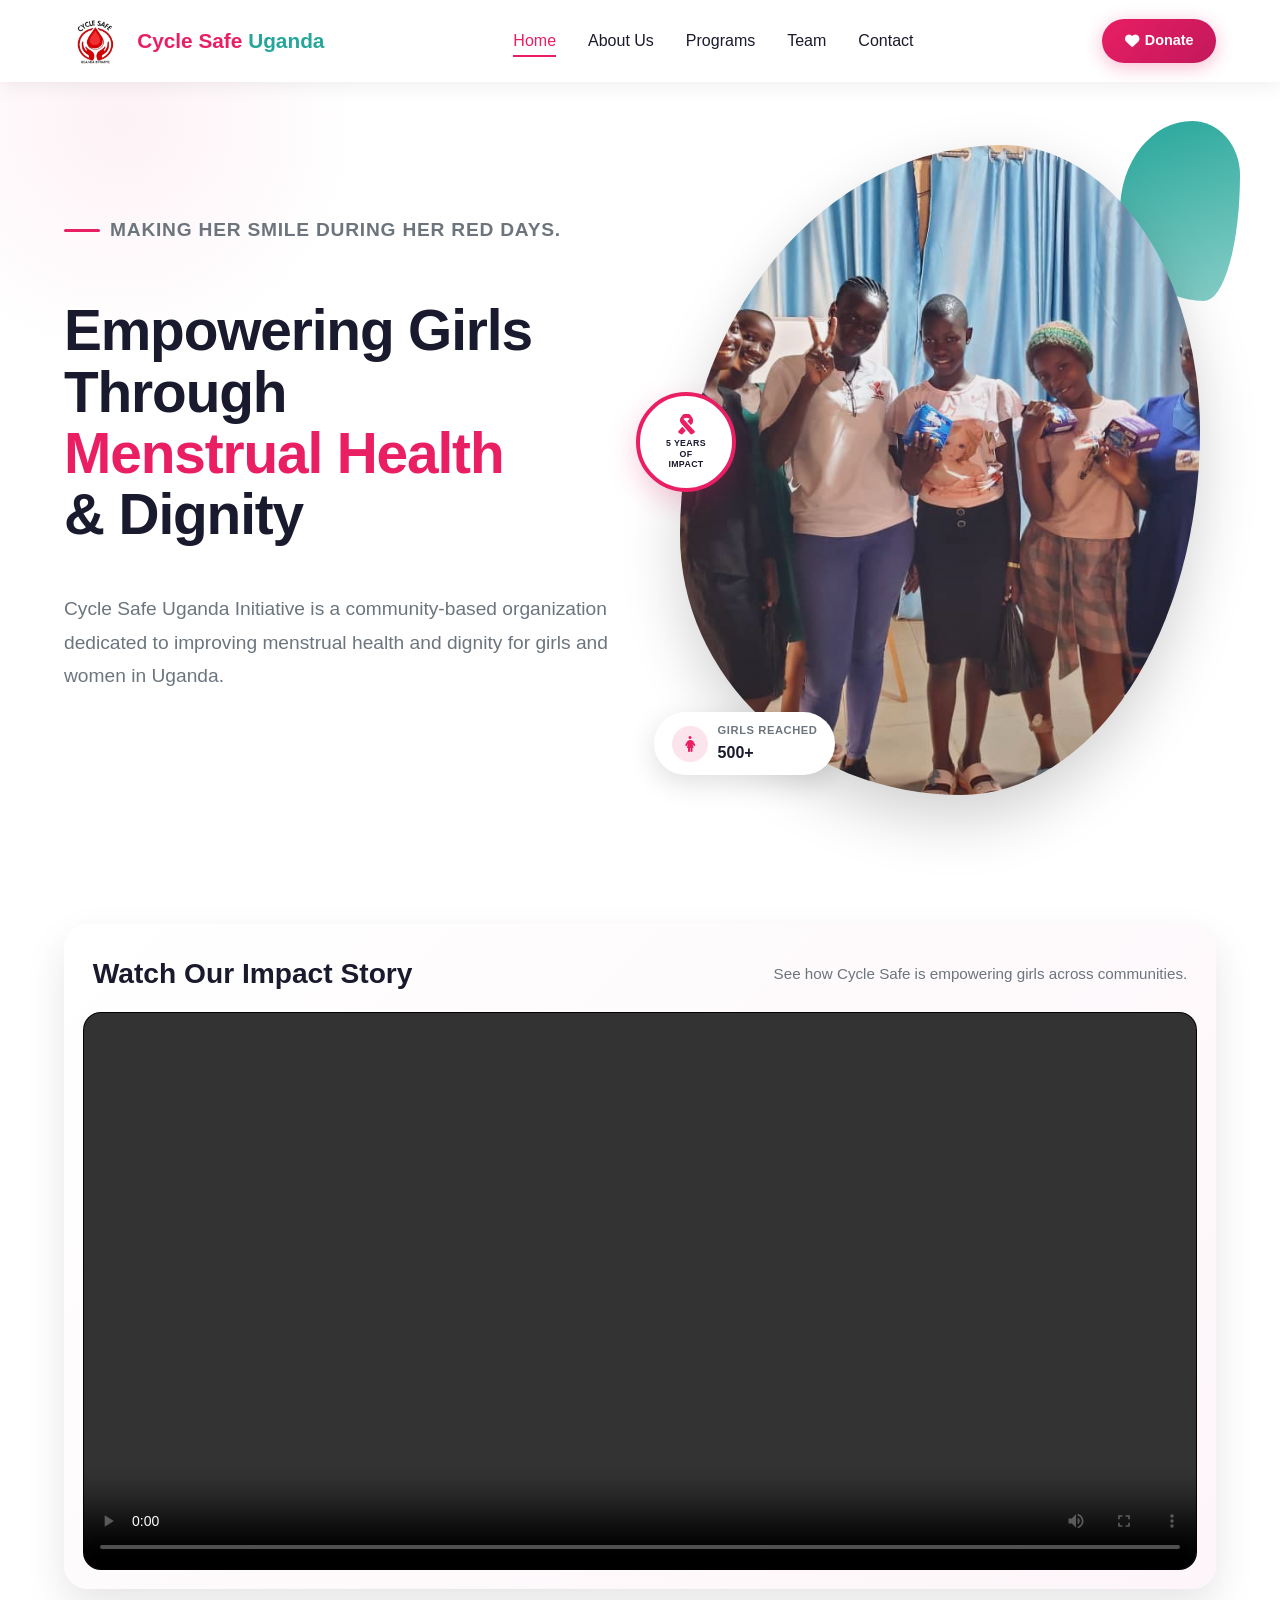
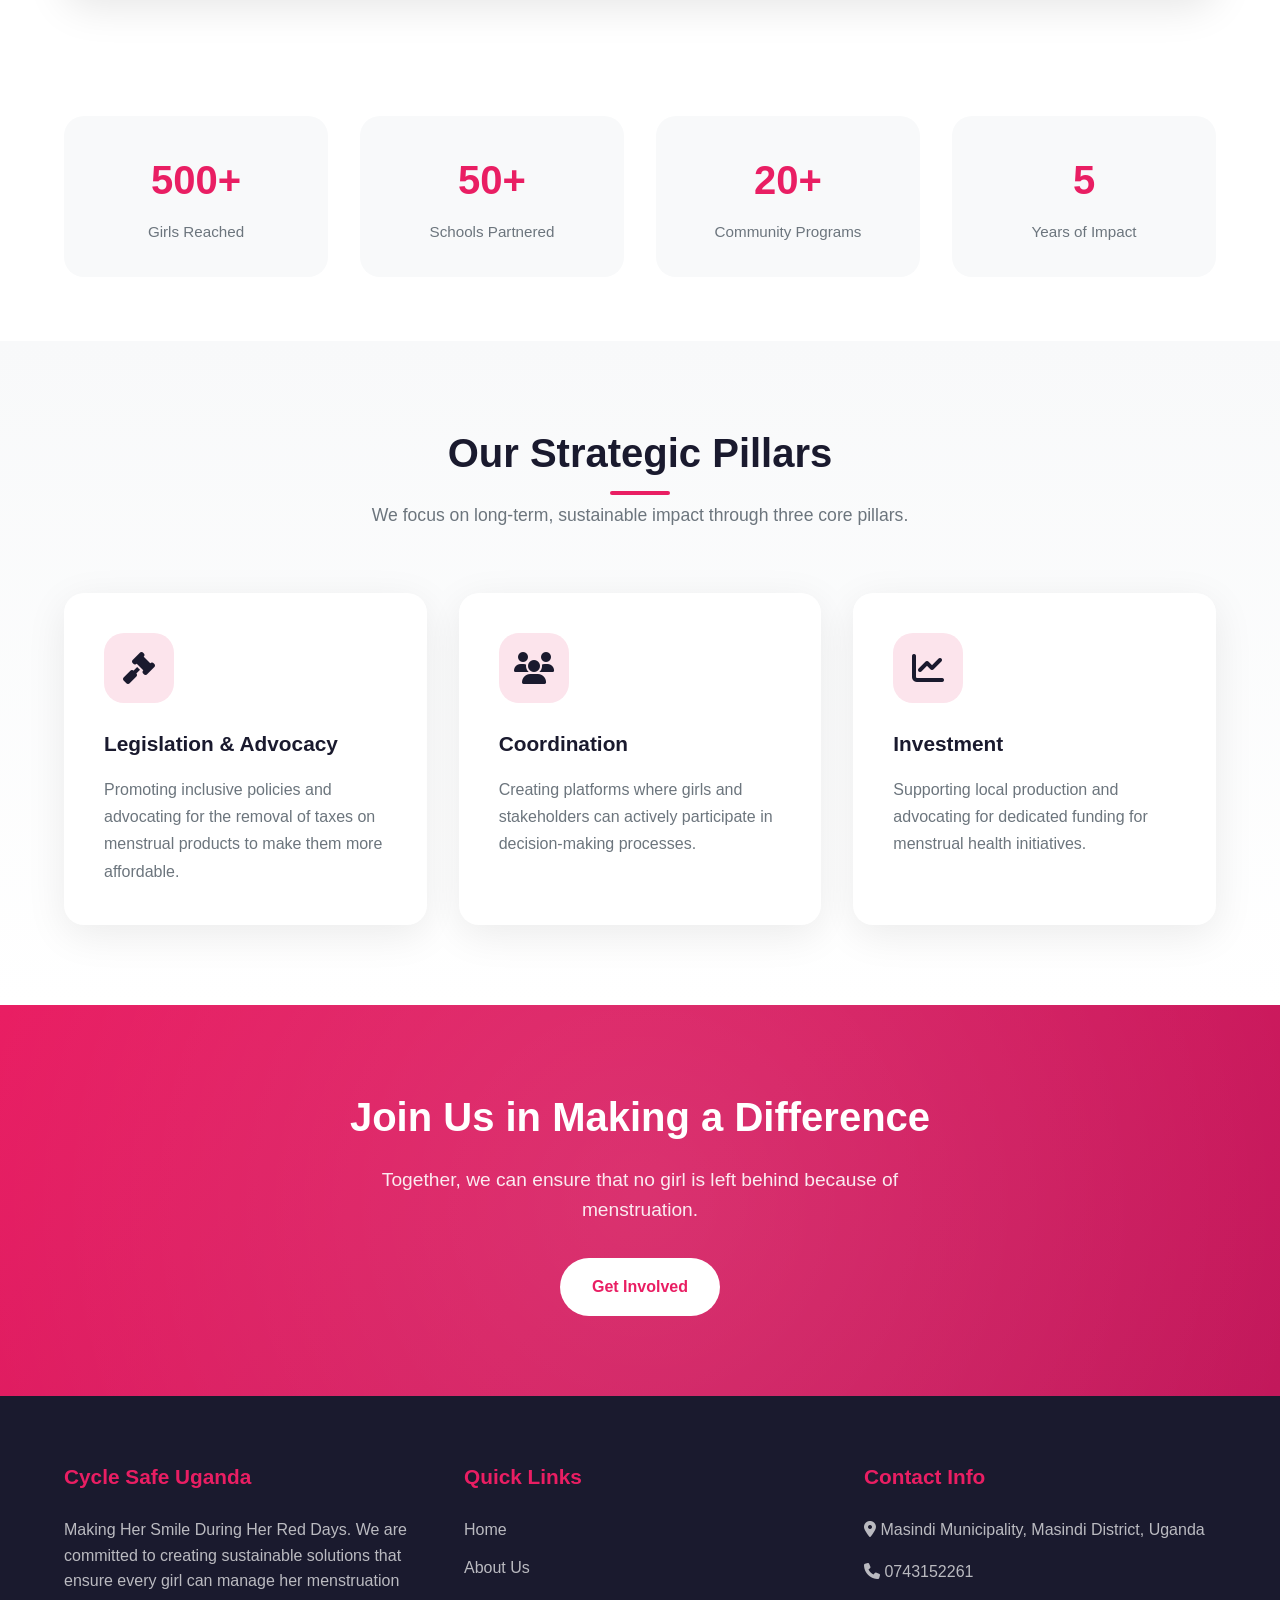
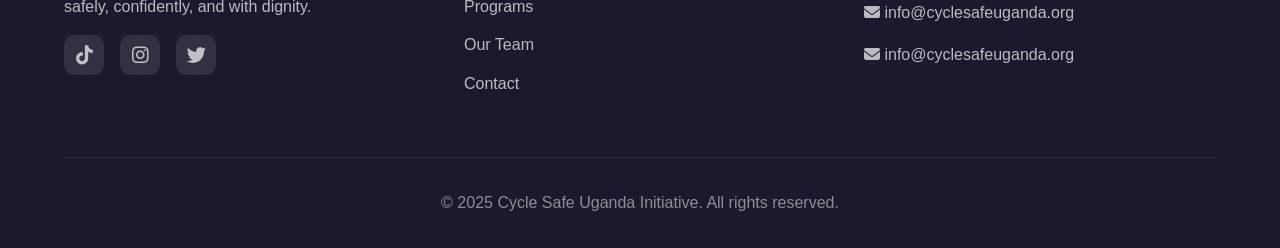
==== commit cfd6d2a2: "i" ====
--- a/index.html
+++ b/index.html
@@ -590,7 +590,7 @@
                 <h4>Contact Info</h4>
                 <p><i class="fas fa-map-marker-alt"></i> Masindi Municipality, Masindi District, Uganda</p>
                 <p><i class="fas fa-phone"></i> 0743152261</p>
-                <p><i class="fas fa-envelope"></i> cyclesafeugandainitiative@gmail.com</p>
+                <p><i class="fas fa-envelope"></i> info@cyclesafeuganda.org</p>
                 <p><i class="fas fa-envelope"></i> info@cyclesafeuganda.org</p>
             </div>
         </div>
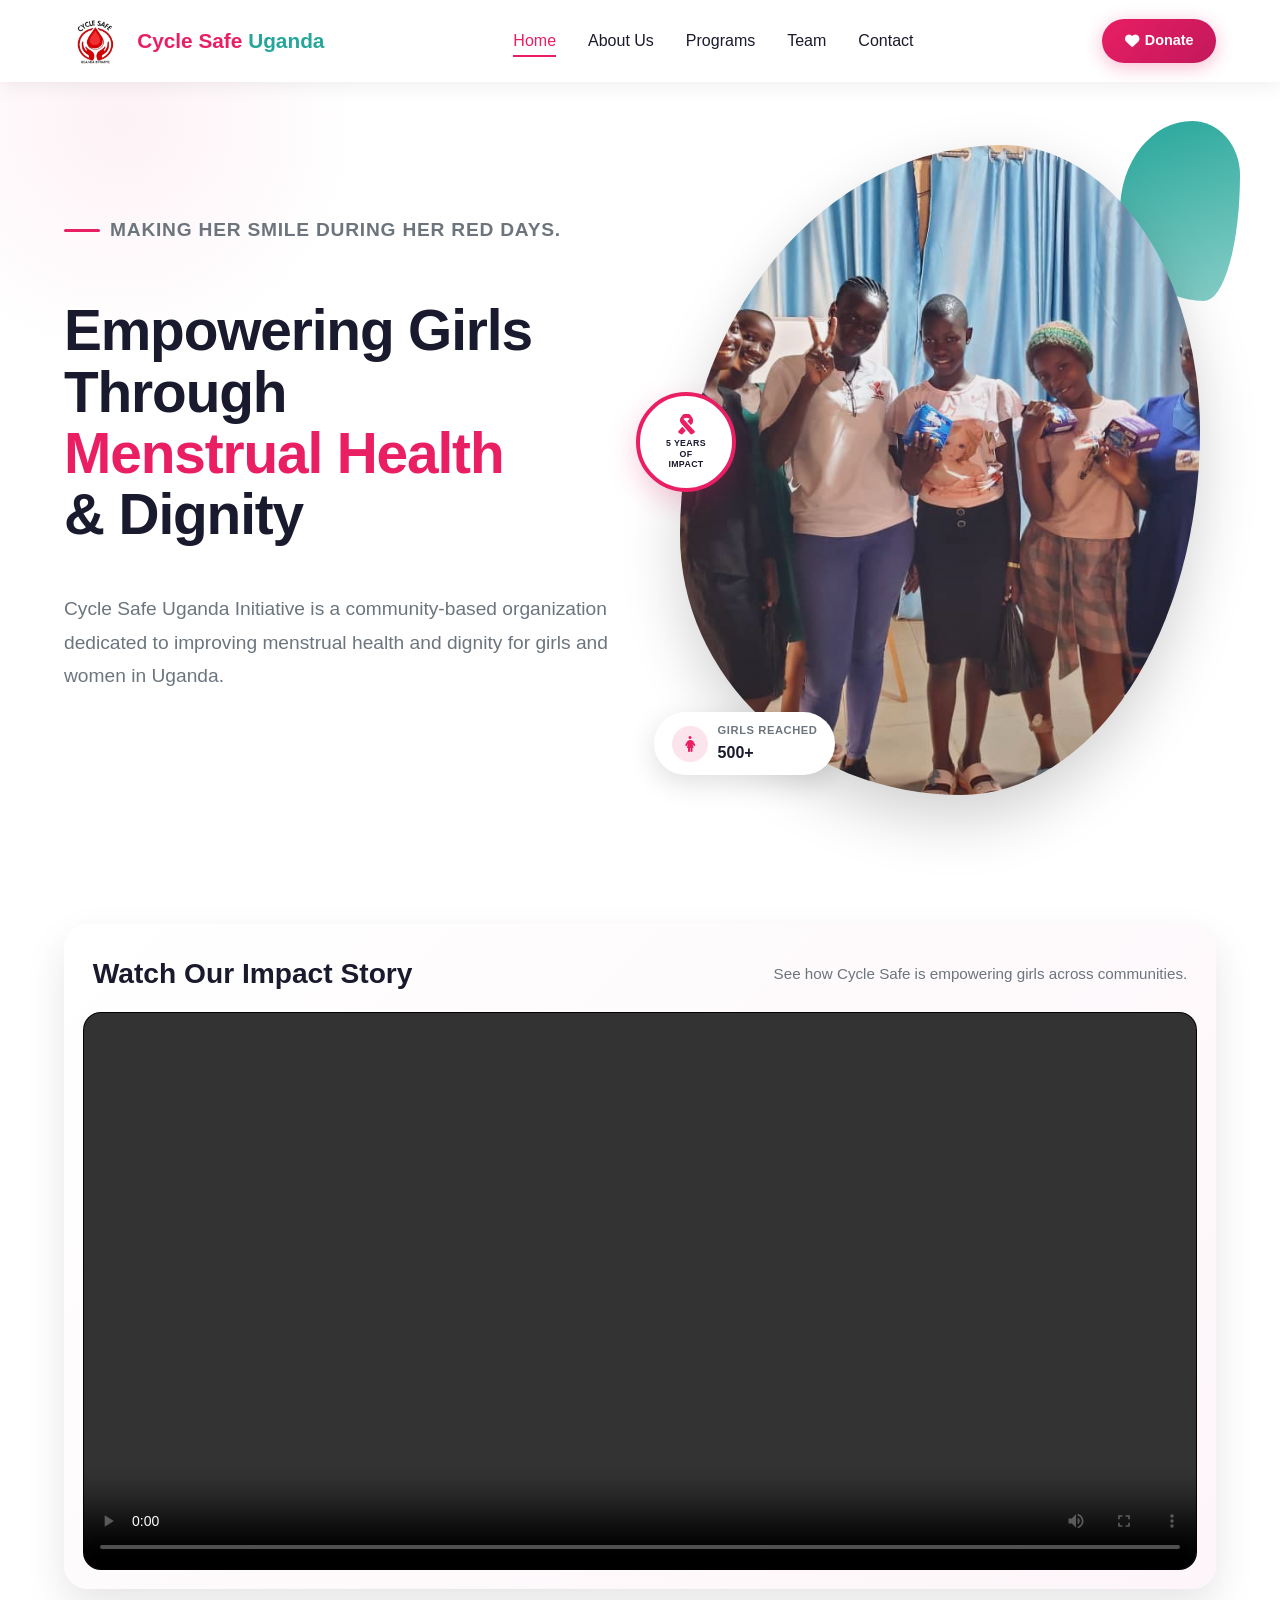
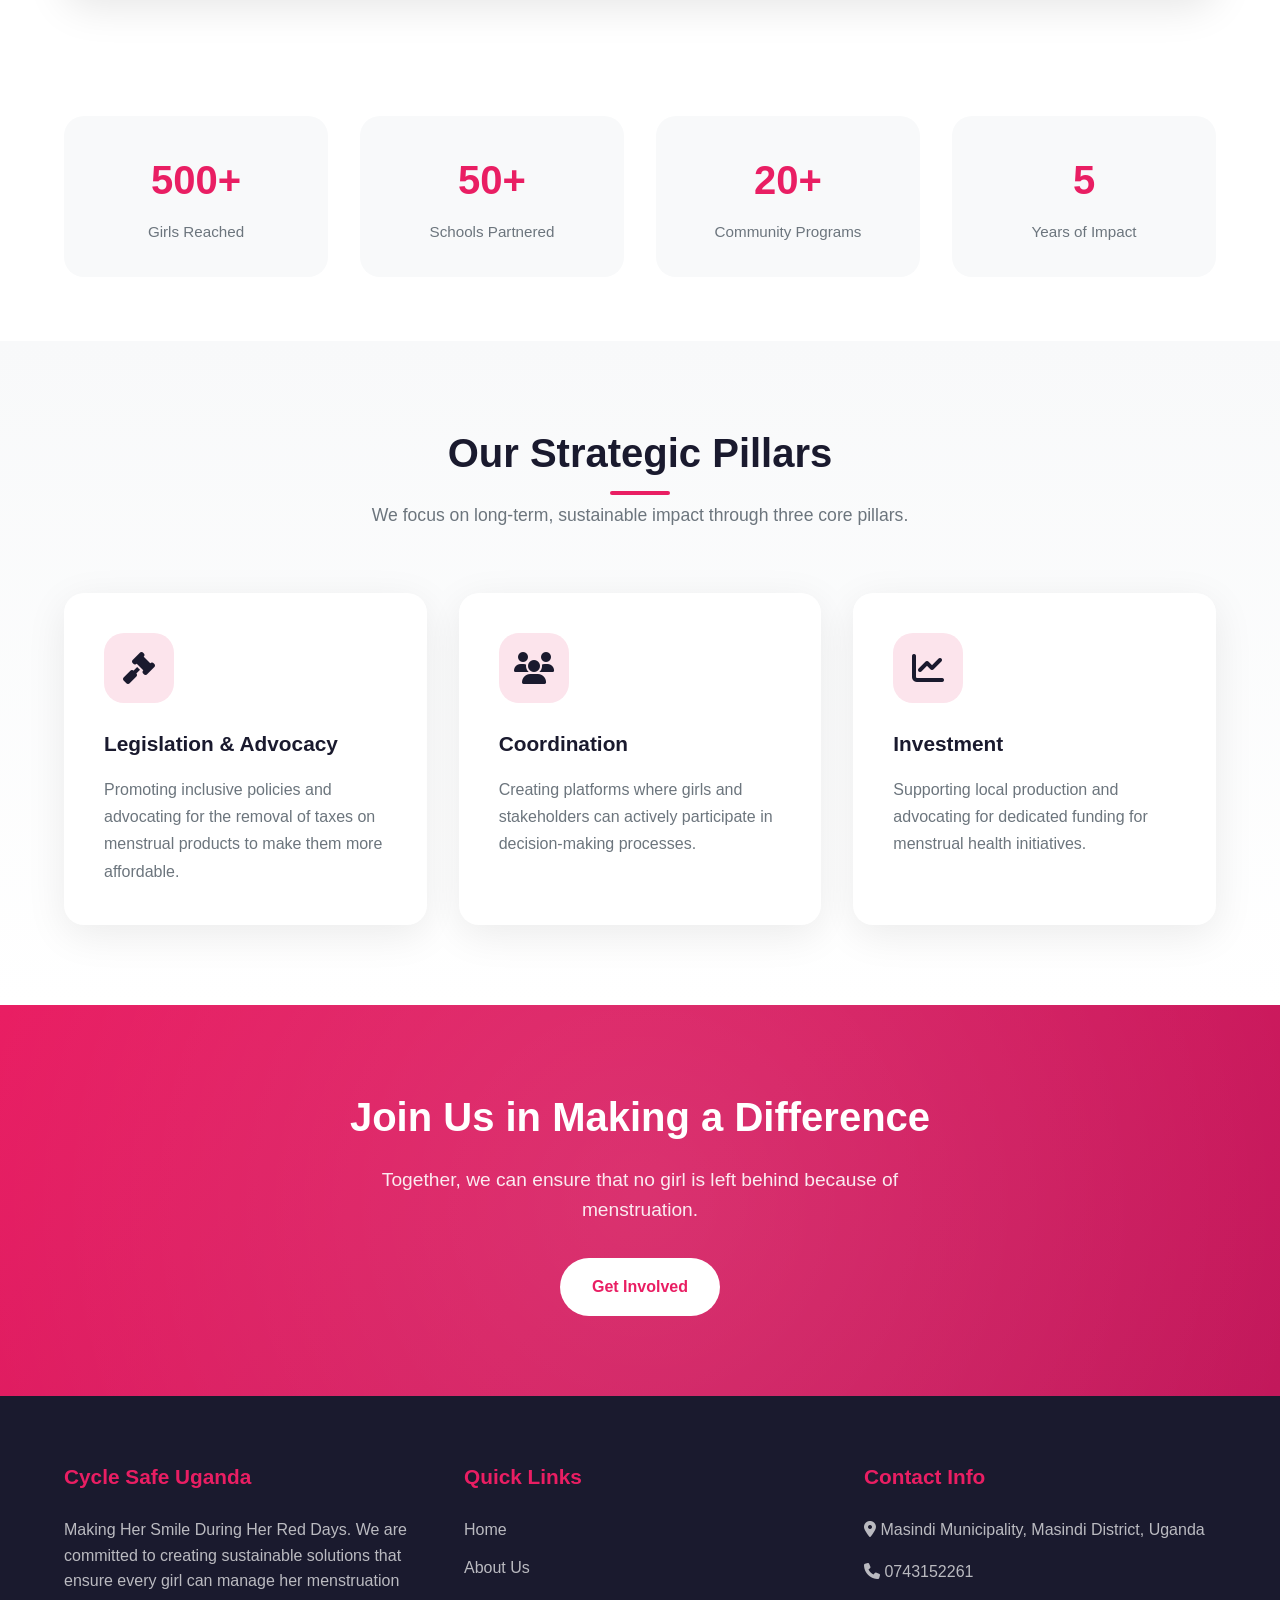
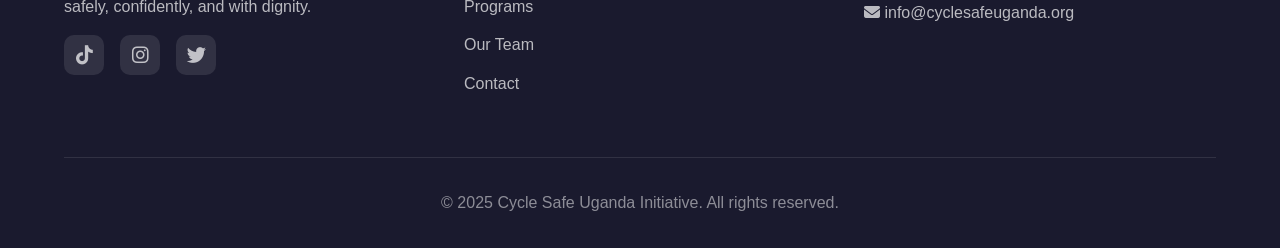
==== commit 53cac41f: "i" ====
--- a/index.html
+++ b/index.html
@@ -590,7 +590,7 @@
                 <h4>Contact Info</h4>
                 <p><i class="fas fa-map-marker-alt"></i> Masindi Municipality, Masindi District, Uganda</p>
                 <p><i class="fas fa-phone"></i> 0743152261</p>
-                <p><i class="fas fa-envelope"></i> info@cyclesafeuganda.org</p>
+                <!-- <p><i class="fas fa-envelope"></i> info@cyclesafeuganda.org</p> -->
                 <p><i class="fas fa-envelope"></i> info@cyclesafeuganda.org</p>
             </div>
         </div>
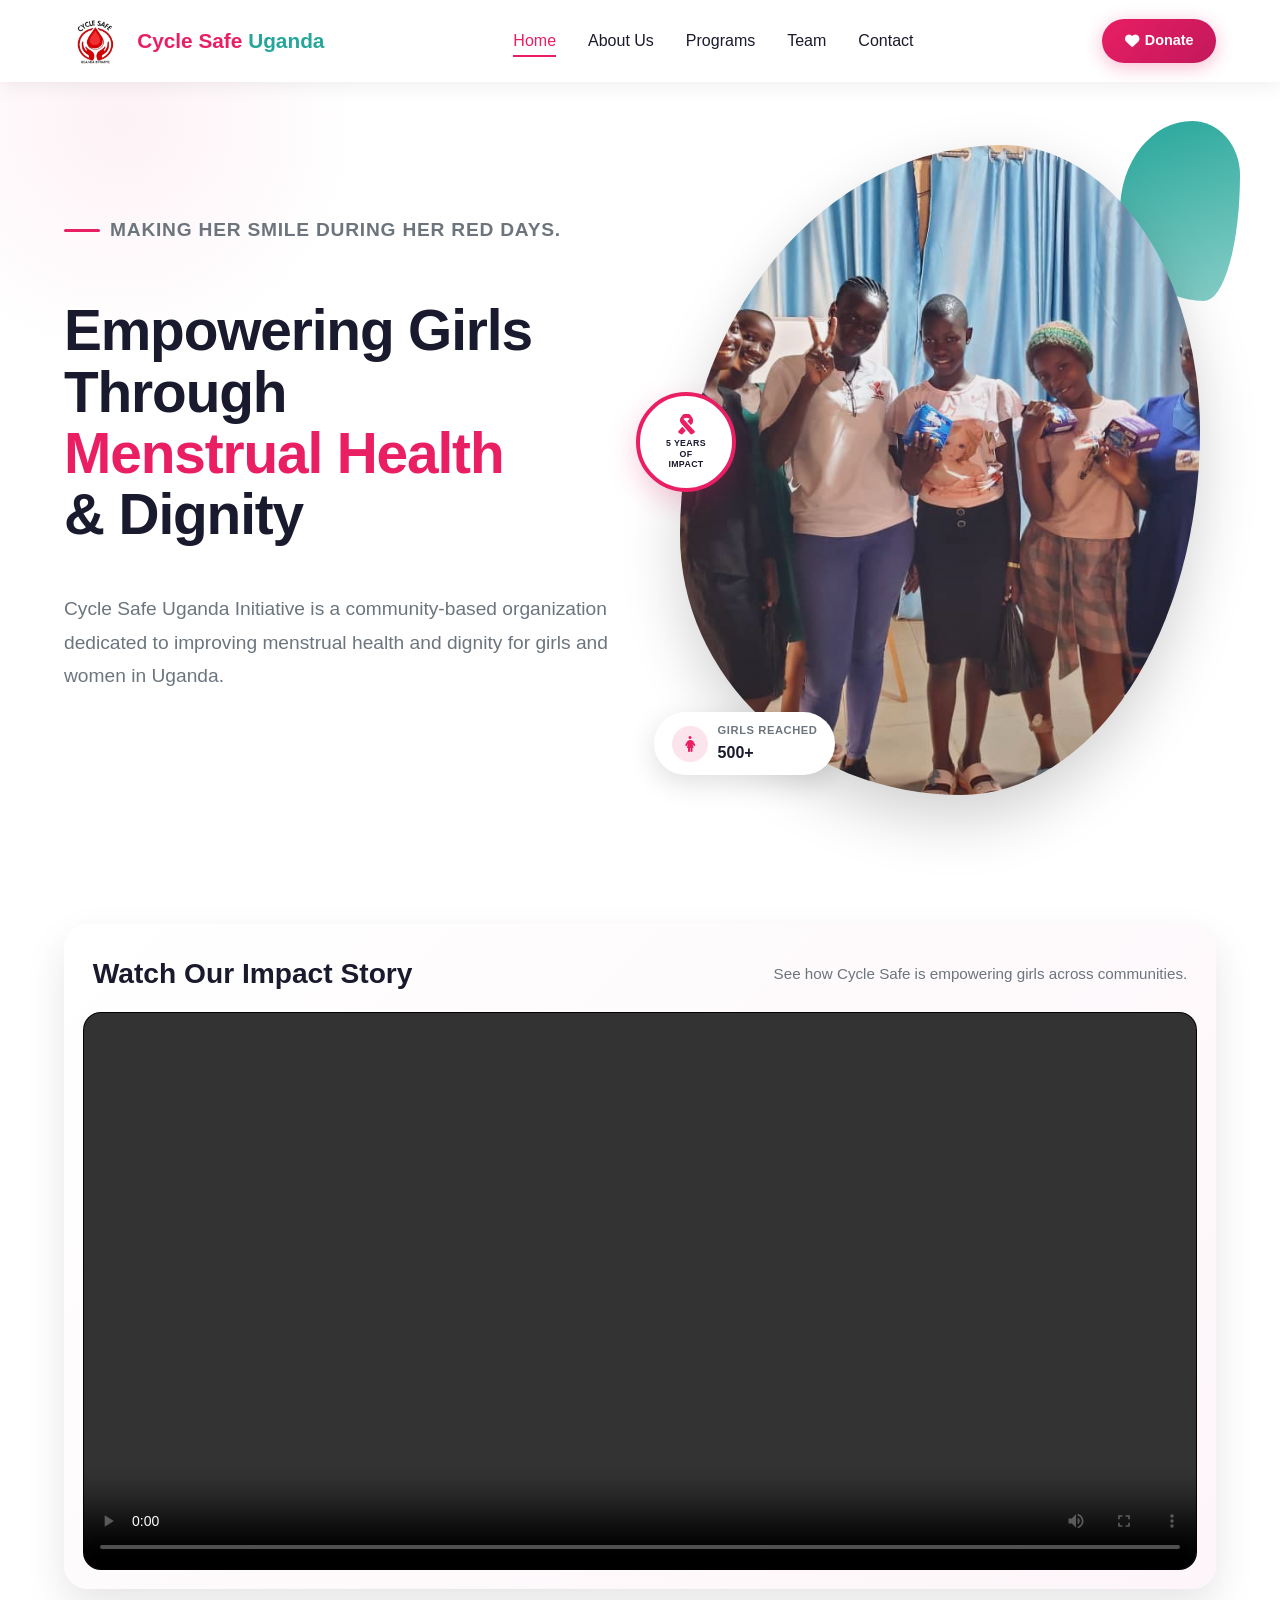
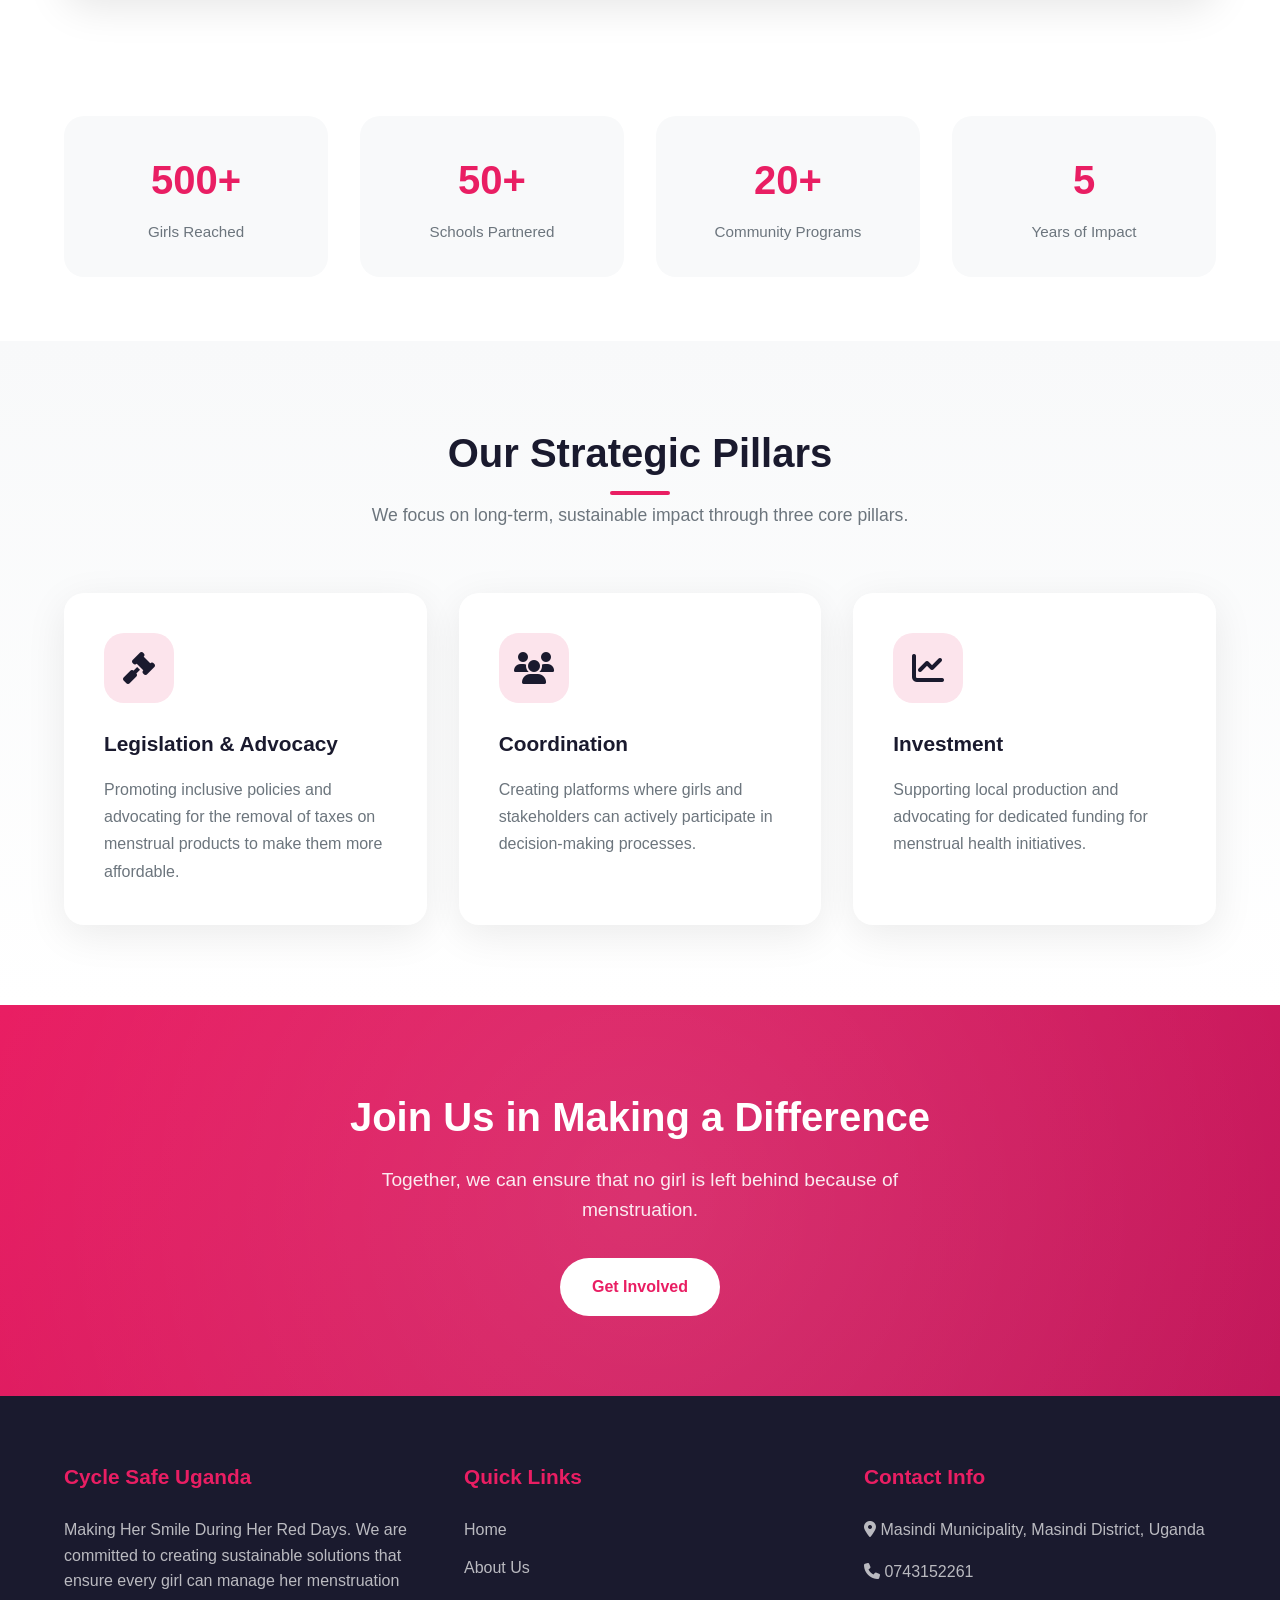
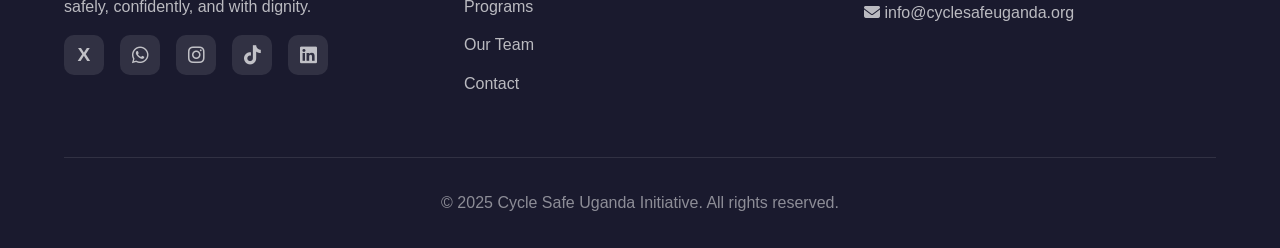
==== commit d2d3ec16: "i" ====
--- a/index.html
+++ b/index.html
@@ -571,9 +571,11 @@
                 <h4>Cycle Safe Uganda</h4>
                 <p>Making Her Smile During Her Red Days. We are committed to creating sustainable solutions that ensure every girl can manage her menstruation safely, confidently, and with dignity.</p>
                 <div class="social-links">
-                    <a href="#"><i class="fab fa-tiktok"></i></a>
-                    <a href="#"><i class="fab fa-instagram"></i></a>
-                    <a href="#"><i class="fab fa-twitter"></i></a>
+                    <a href="https://x.com/CyclesafeUg" target="_blank" style="font-family:sans-serif;font-weight:bold">X</a>
+                    <a href="https://wa.me/256743152261" target="_blank"><i class="fab fa-whatsapp"></i></a>
+                    <a href="https://www.instagram.com/cylesafeugandainitiative?utm_source=qr&igsh=MWJmbmpsaXpyMHZxaQ==" target="_blank"><i class="fab fa-instagram"></i></a>
+                    <a href="https://vm.tiktok.com/ZS9N72SBQddAj-WL2Fd/" target="_blank"><i class="fab fa-tiktok"></i></a>
+                    <a href="https://www.linkedin.com/company/cycle-safe-uganda/" target="_blank"><i class="fab fa-linkedin"></i></a>
                 </div>
             </div>
             <div class="footer-col">
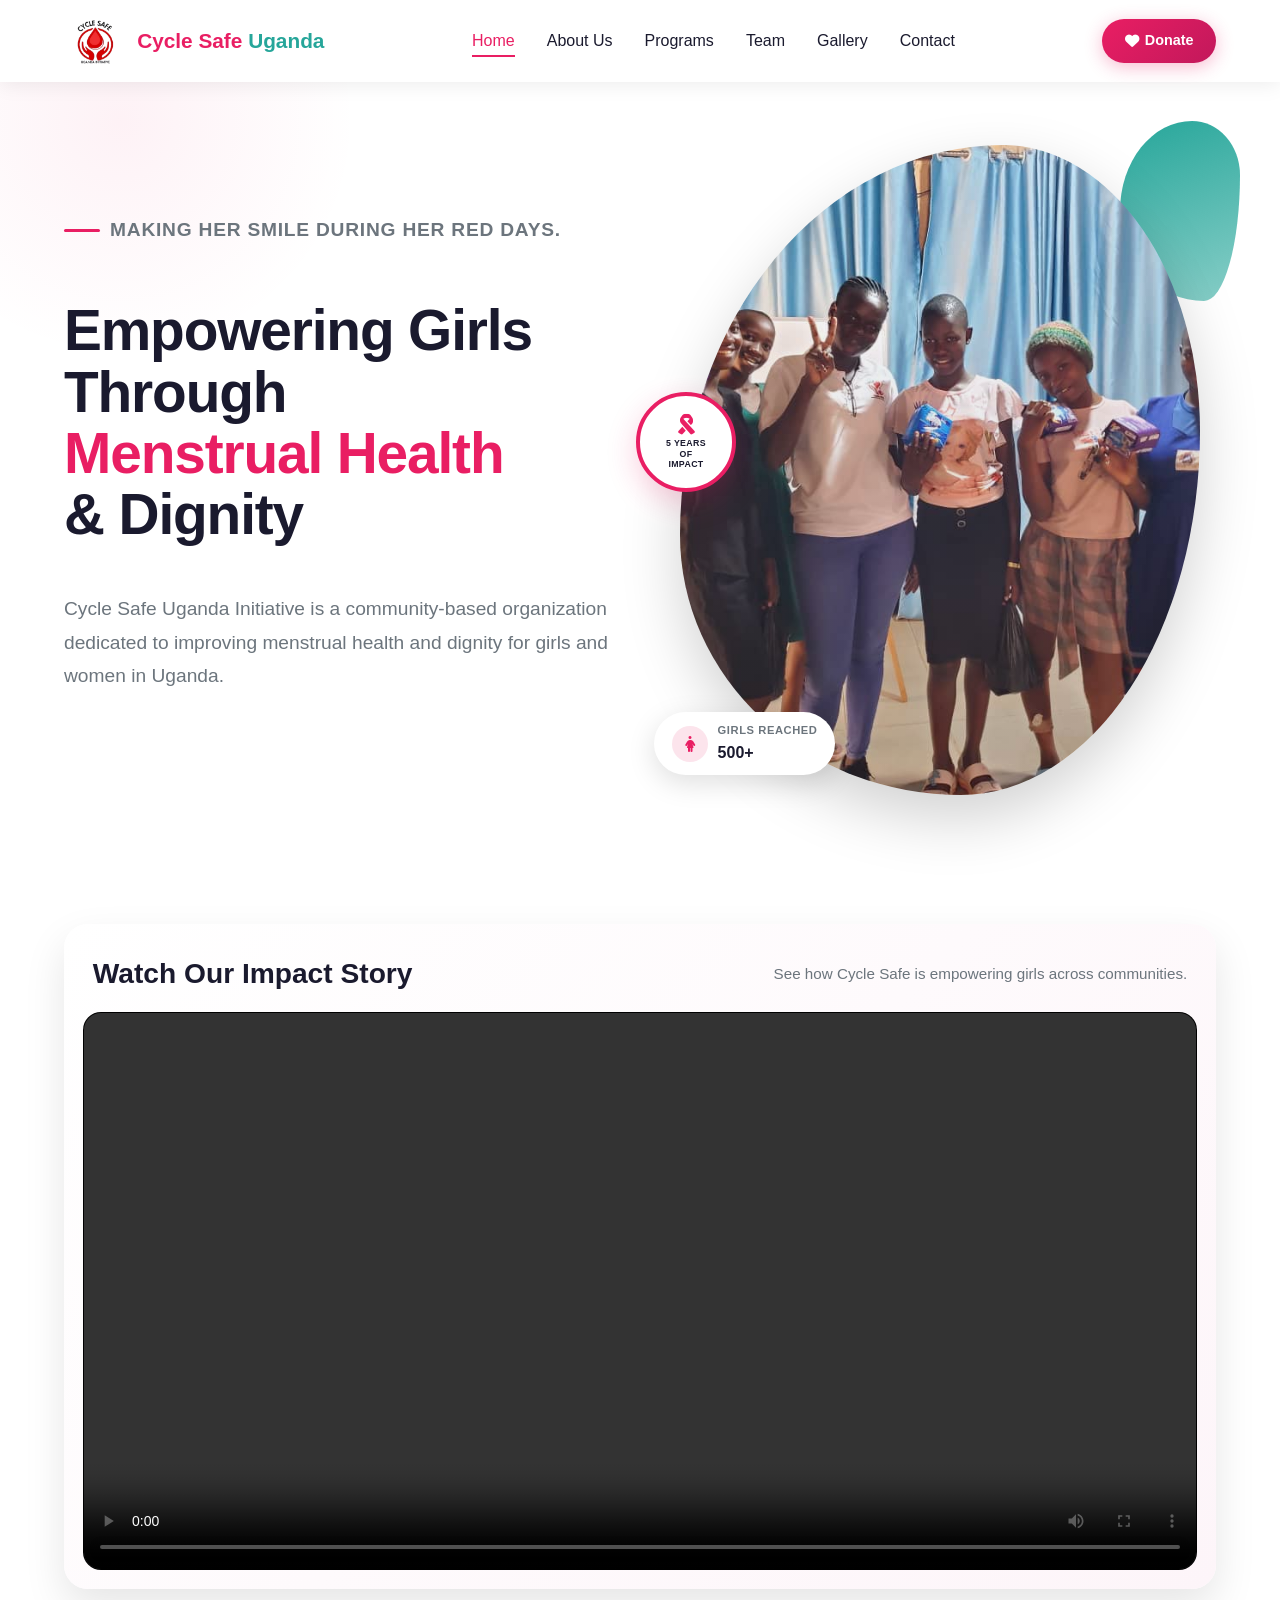
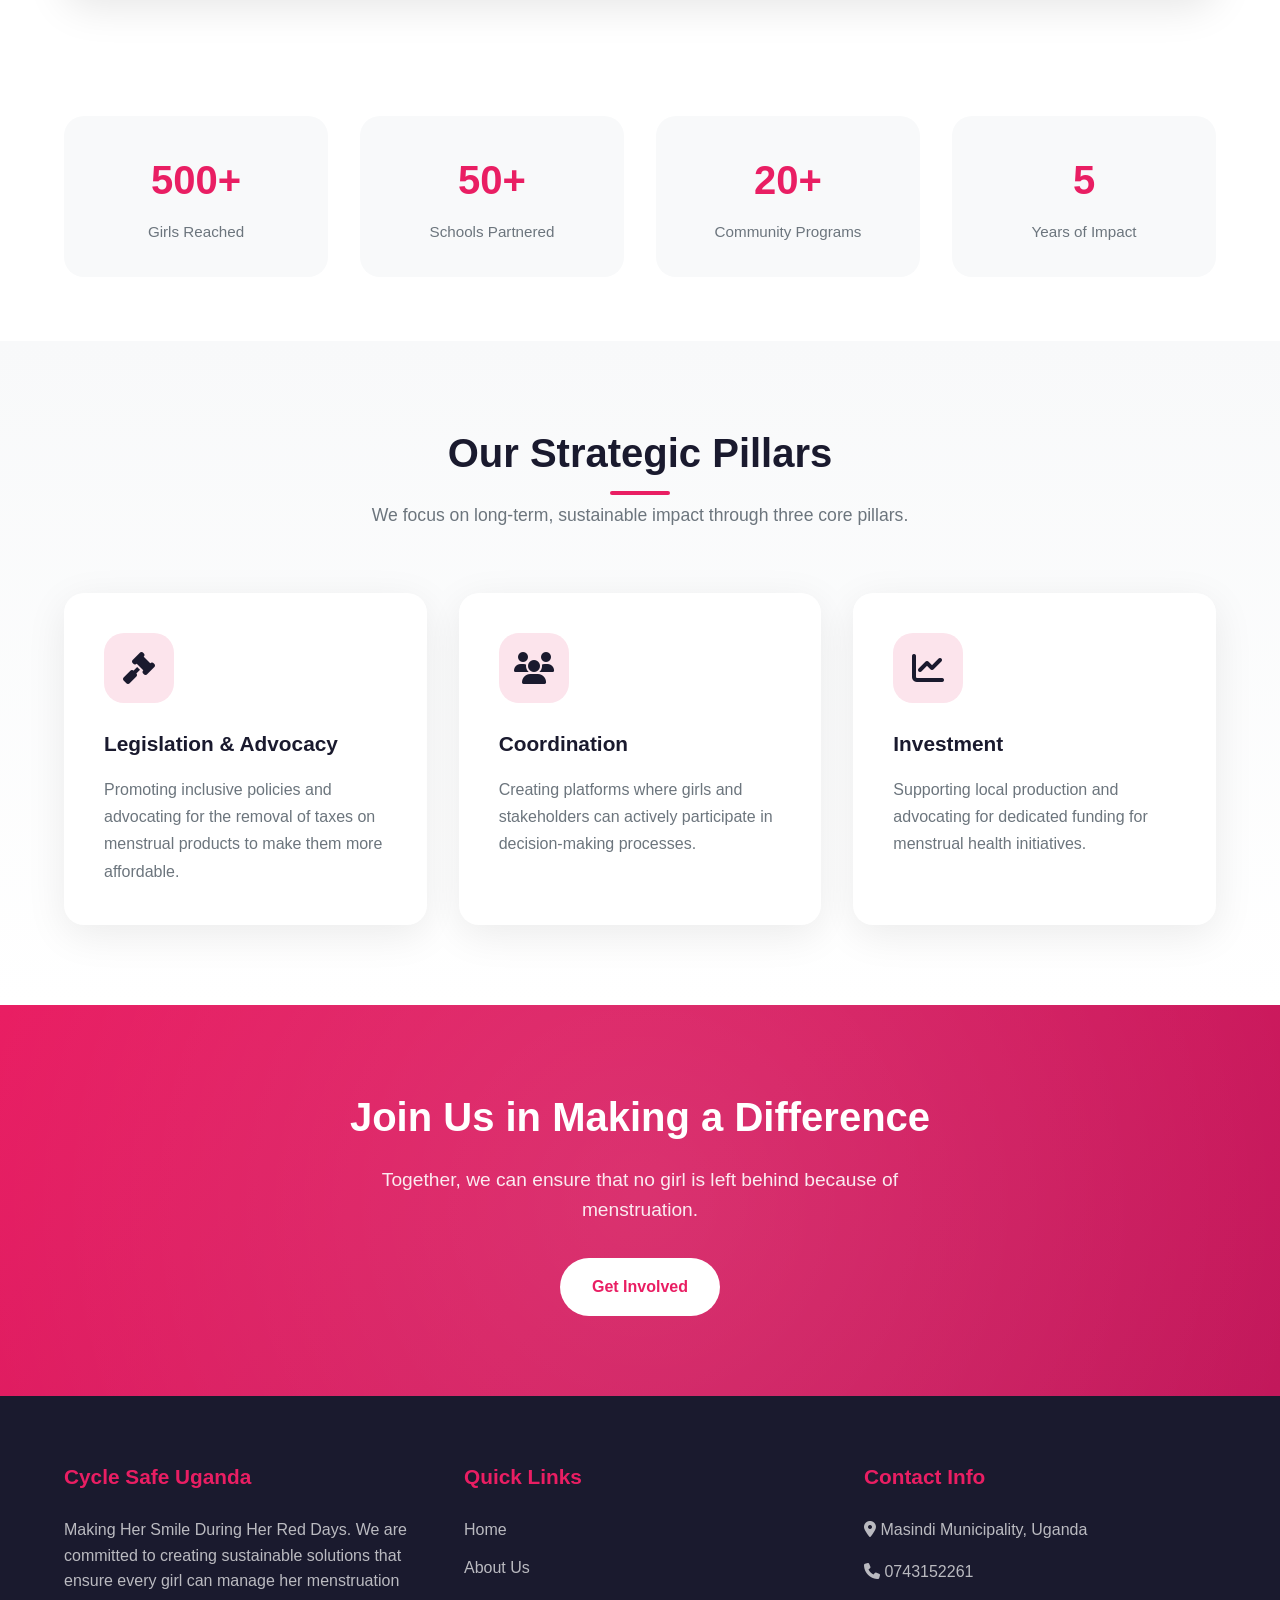
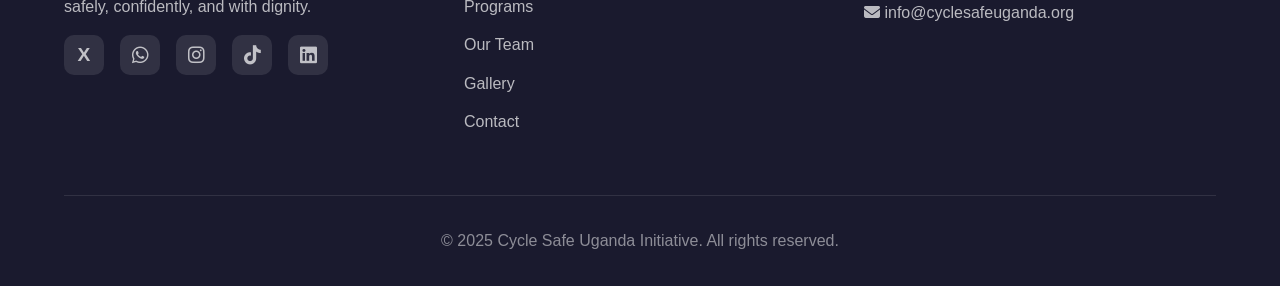
==== commit a7eaffb3: "Add Gallery to home page nav and sync footer across all pages Agent-Logs-Url: https://github.com/gra" ====
--- a/index.html
+++ b/index.html
@@ -384,6 +384,7 @@
             .blob-frame { width: clamp(260px, 70vw, 400px); }
             .hero-badge { left: 4px; }
             nav ul { display: none; }
+            nav ul.active { display: flex; }
             .nav-donate-btn { display: none; }
             .mobile-donate-btn { display: inline-flex; }
 
@@ -424,6 +425,7 @@
                     <li><a href="about.html">About Us</a></li>
                     <li><a href="programs.html">Programs</a></li>
                     <li><a href="team.html">Team</a></li>
+                    <li><a href="gallery.html">Gallery</a></li>
                     <li><a href="contact.html">Contact</a></li>
                 </ul>
             </nav>
@@ -585,14 +587,14 @@
                     <li><a href="about.html">About Us</a></li>
                     <li><a href="programs.html">Programs</a></li>
                     <li><a href="team.html">Our Team</a></li>
+                    <li><a href="gallery.html">Gallery</a></li>
                     <li><a href="contact.html">Contact</a></li>
                 </ul>
             </div>
             <div class="footer-col">
                 <h4>Contact Info</h4>
-                <p><i class="fas fa-map-marker-alt"></i> Masindi Municipality, Masindi District, Uganda</p>
+                <p><i class="fas fa-map-marker-alt"></i> Masindi Municipality, Uganda</p>
                 <p><i class="fas fa-phone"></i> 0743152261</p>
-                <!-- <p><i class="fas fa-envelope"></i> info@cyclesafeuganda.org</p> -->
                 <p><i class="fas fa-envelope"></i> info@cyclesafeuganda.org</p>
             </div>
         </div>
